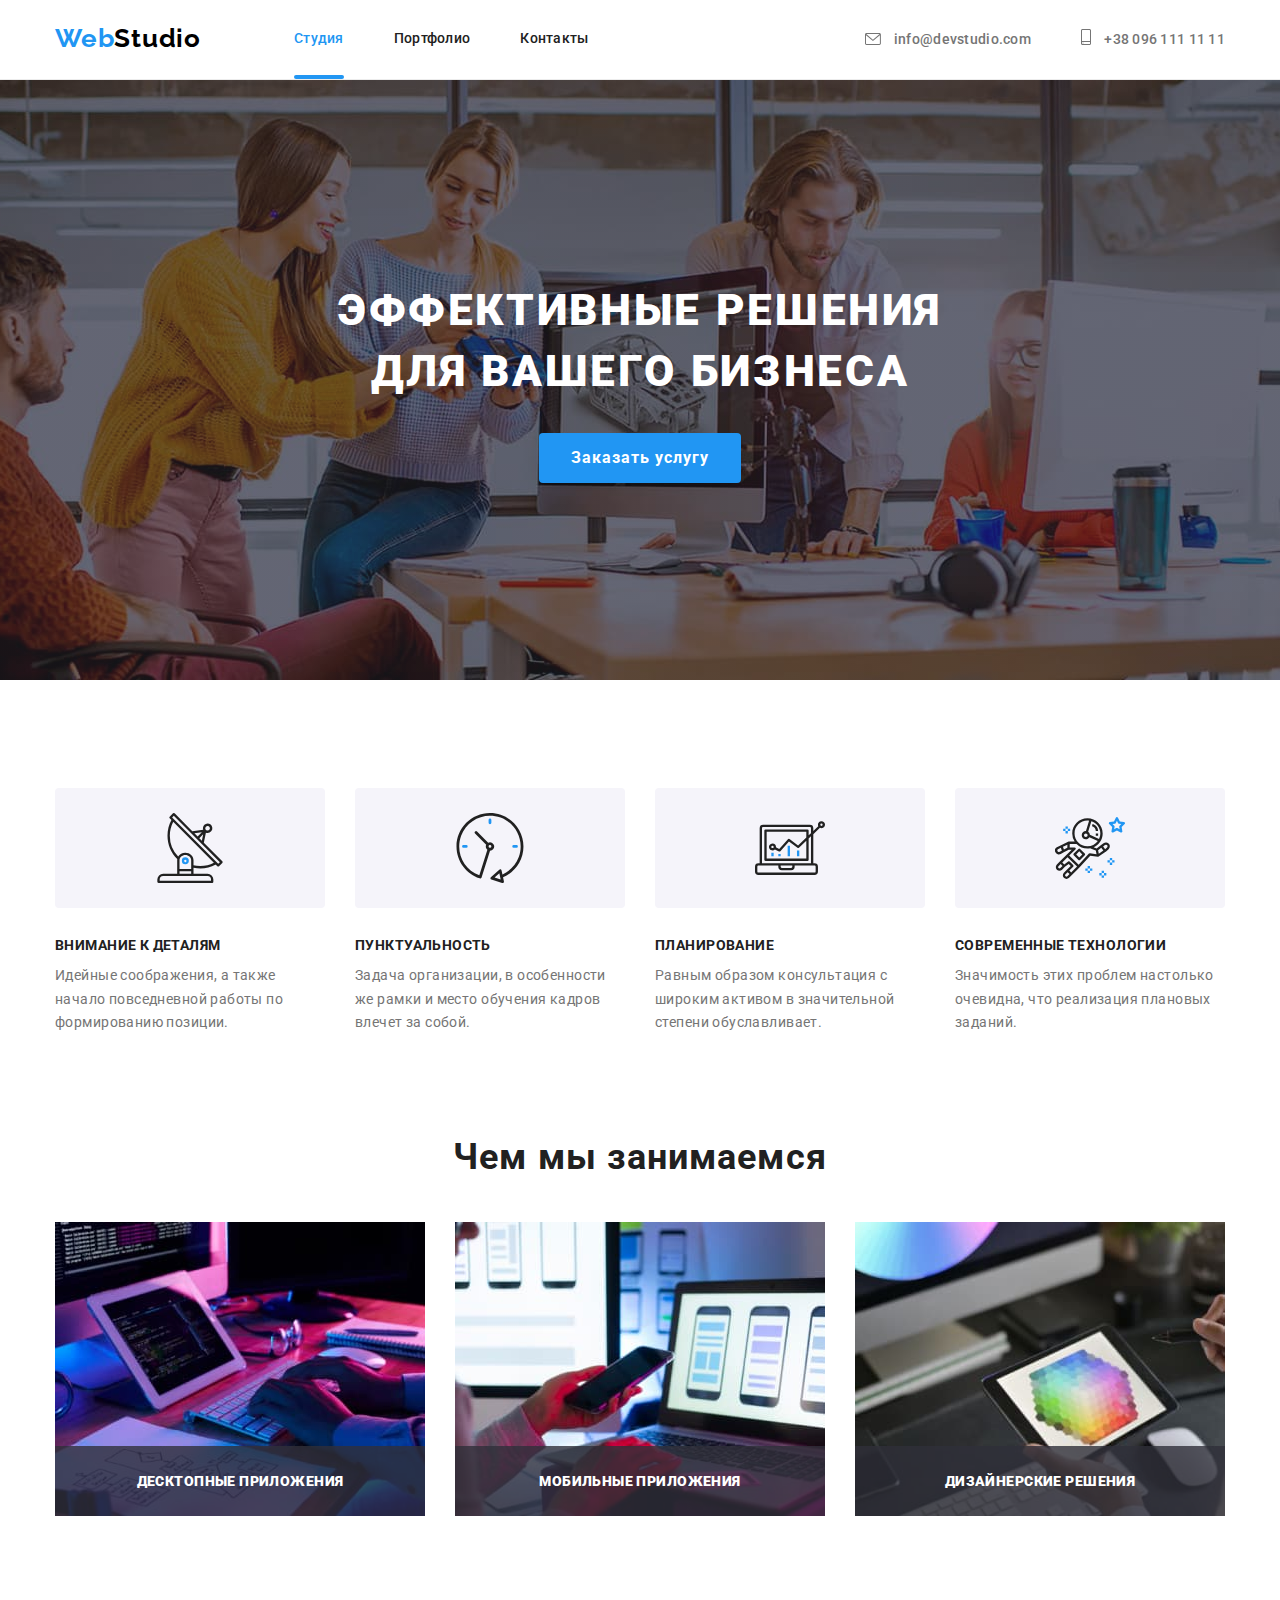
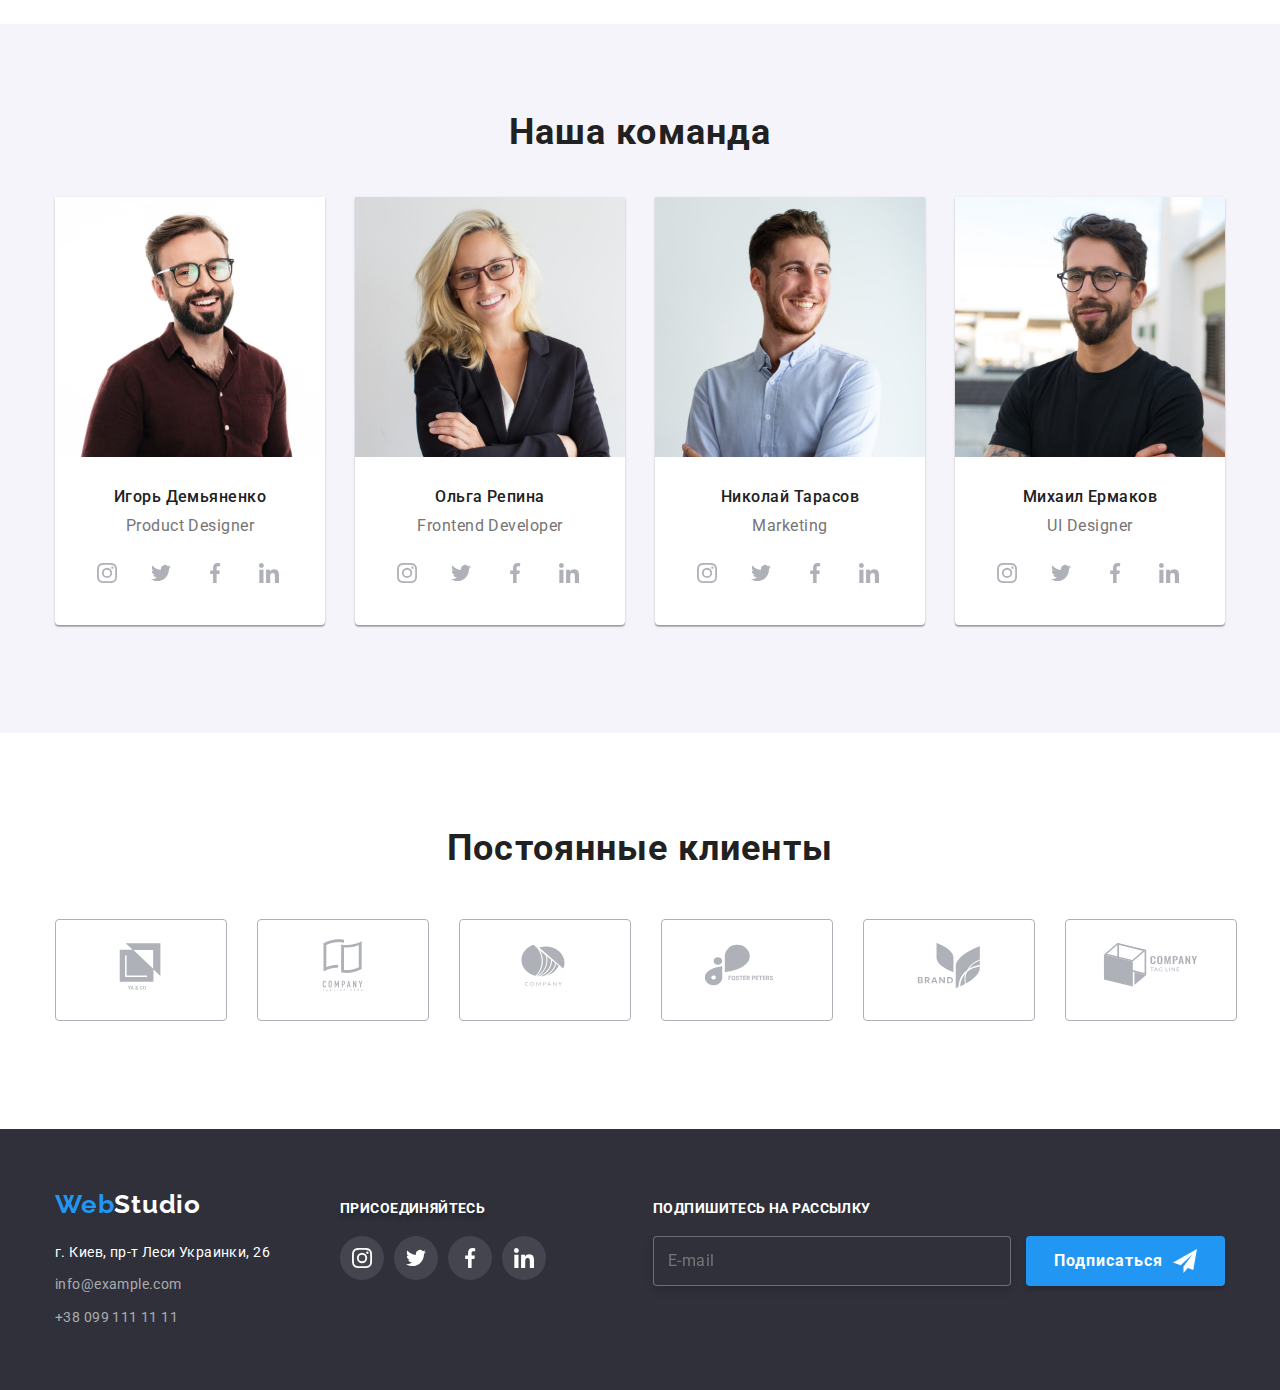
==== index.html @ 9babfda0 "перенесены файли з 6го дз" ====
<!DOCTYPE html>
<html lang="ru">
  <head>
    <meta charset="UTF-8" />
    <meta http-equiv="X-UA-Compatible" content="IE=edge" />
    <meta name="viewport" content="width=device-width, initial-scale=1.0" />
    <title>Студия</title>

    <link rel="preconnect" href="https://fonts.googleapis.com" />
    <link rel="preconnect" href="https://fonts.gstatic.com" crossorigin />
    <link
      href="https://fonts.googleapis.com/css2?family=Raleway:wght@700&family=Roboto:wght@400;500;700;900&display=swap"
      rel="stylesheet"
    />
    <link
      rel="stylesheet"
      href="https://cdnjs.cloudflare.com/ajax/libs/modern-normalize/1.1.0/modern-normalize.min.css"
    />
    <link rel="stylesheet" href="./css/styles.css" />
  </head>
  <body>
    <!-- Хедер -->
    <header class="header">
      <div class="container header-container">
        <nav class="navigation">
          <a class="link logo-link" href="./index.html">
            <span class="logo-web">Web</span><span class="logo-studio">Studio</span>
          </a>
          <ul class="list">
            <li class="nav">
              <a class="link header-link line" href=""><span class="nav-color">Студия</span></a>
            </li>
            <li class="nav">
              <a class="link header-link" href="./portfolio.html">Портфолио</a>
            </li>
            <li class="nav">
              <a class="link header-link" href="">Контакты</a>
            </li>
          </ul>
        </nav>

        <ul class="header-contacts">
          <li class="list">
            <a class="link contacts-link" href="mailto:info@devstudio.com">
              <svg class="header-icon" width="16" height="12">
                <use href="./img/index-images/icons.svg#mail"></use>
              </svg>
              info@devstudio.com</a
            >
          </li>

          <li class="list">
            <a class="link contacts-link" href="tel:+380961111111">
              <svg class="header-icon" width="10" height="16">
                <use href="./img/index-images/icons.svg#smartphone"></use>
              </svg>
              +38 096 111 11 11</a
            >
          </li>
        </ul>
      </div>
    </header>
    <main>
      <!--Герой  -->
      <section class="overlay hero">
        <div class="container">
          <h1 class="hero-title">Эффективные решения для вашего бизнеса</h1>
          <button class="hero-button" type="button" data-modal-open>Заказать услугу</button>
        </div>
        <div class="backdrop is-hidden" data-modal>
          <div class="modal">
            <button class="modal-btn" data-modal-close>
              <svg width="18" height="18">
                <use href="./img/index-images/icons.svg#close-btn"></use>
              </svg>
            </button>
            <form action="#" class="form">
              <b>Оставьте свои данные, мы вам перезвоним</b>

              <label class="form-field">
                Имя
                <span class="input"
                  ><input type="text" name="username" />
                  <svg class="form-icon">
                    <use href="img/index-images/icons.svg#name" width="18" height="18"></use>
                  </svg>
                </span>
              </label>

              <label class="form-field"
                >Телефон
                <span class="input"
                  ><input type="tel" name="tel" />
                  <svg class="form-icon">
                    <use href="img/index-images/icons.svg#phone" width="18" height="18"></use>
                  </svg>
                </span>
              </label>

              <label class="form-field"
                >Почта
                <span class="input"
                  ><input type="email" name="mail" />
                  <svg class="form-icon">
                    <use href="img/index-images/icons.svg#form_mail" width="18" height="18"></use>
                  </svg>
                </span>
              </label>

              <label class="form-field comment">
                Комментарий

                <textarea name="comment" rows="4" placeholder="Введите текст"></textarea>
              </label>

              <div class="agreement">
                <input class="checkbox" type="checkbox" name="agreement" id="policy" />
                <label for="policy" class="agreement_text">
                  <span>
                    <svg class="icon_check">
                      <use
                        href="img/index-images/icons.svg#icon_check"
                        width="16"
                        height="15"
                      ></use>
                    </svg>
                  </span>
                  Соглашаюсь с рассылкой и принимаю
                </label>
                <a href="" target="_blank" rel="noopener noreferrer"
                  ><span> Условия договора</span></a
                >
              </div>
              <button type="submit">Отправить</button>
            </form>
          </div>
        </div>
      </section>

      <!-- особенности -->
      <section class="section features">
        <div class="container">
          <h2 class="hidden-title">Особенности</h2>
          <ul class="list">
            <li class="item">
              <div class="bg">
                <svg class="icon-btn" width="70" height="70">
                  <use href="./img/index-images/icons.svg#antenna"></use>
                </svg>
              </div>
              <h3 class="features-title">Внимание к деталям</h3>
              <p>
                Идейные соображения, а также начало повседневной работы по формированию позиции.
              </p>
            </li>

            <li class="item">
              <div class="bg">
                <svg width="70" height="70">
                  <use href="./img/index-images/icons.svg#clock"></use>
                </svg>
              </div>
              <h3 class="features-title">Пунктуальность</h3>
              <p>
                Задача организации, в особенности же рамки и место обучения кадров влечет за собой.
              </p>
            </li>
            <li class="item">
              <div class="bg">
                <svg width="70" height="70">
                  <use href="./img/index-images/icons.svg#diagram"></use>
                </svg>
              </div>
              <h3 class="features-title">Планирование</h3>
              <p>
                Равным образом консультация с широким активом в значительной степени обуславливает.
              </p>
            </li>
            <li class="item">
              <div class="bg">
                <svg width="70" height="70">
                  <use href="./img/index-images/icons.svg#astronaut"></use>
                </svg>
              </div>
              <h3 class="features-title">Современные технологии</h3>
              <p>Значимость этих проблем настолько очевидна, что реализация плановых заданий.</p>
            </li>
          </ul>
        </div>
      </section>
      <!-- Чем мы занимаемся -->
      <section class="section projects">
        <div class="container">
          <h2 class="projects-title">Чем мы занимаемся</h2>
          <ul class="list">
            <li class="item">
              <div class="project-img">
                <img src="./img/index-images/keyboard.jpg" alt="клавиатура" width="370" />
                <p class="project-info">Десктопные приложения</p>
              </div>
            </li>
            <li class="item">
              <div class="project-img">
                <img src="./img/index-images/laptop.jpg" alt="ноутбук" width="370" />
                <p class="project-info">Мобильные приложения</p>
              </div>
            </li>
            <li class="item">
              <div class="project-img">
                <img src="./img/index-images/tablet.jpg" alt="планшет" width="370" />
                <p class="project-info">Дизайнерские решения</p>
              </div>
            </li>
          </ul>
        </div>
      </section>
      <!-- Наша команда -->
      <section class="section team">
        <div class="container">
          <h2 class="team-title">Наша команда</h2>
          <ul class="list">
            <li class="team-item">
              <img
                class="img team-photo"
                src="./img/index-images/igor_demianenko.jpg"
                alt="photo Игорь_Демьяненко"
                width="270"
              />
              <div class="employee-info">
                <h3 class="employee-title">Игорь Демьяненко</h3>
                <p class="employee-position" lang="en">Product Designer</p>

                <div class="social-links-list">
                  <ul class="list">
                    <li class="icon-link">
                      <a class="social-links" href="">
                        <svg class="link-item" width="20" height="20">
                          <use href="./img/index-images/icons.svg#instagram"></use>
                        </svg>
                      </a>
                    </li>
                    <li class="icon-link">
                      <a class="social-links" href="">
                        <svg class="link-item" width="20" height="20">
                          <use href="./img/index-images/icons.svg#twitter"></use>
                        </svg>
                      </a>
                    </li>
                    <li class="icon-link">
                      <a class="social-links" href="">
                        <svg class="link-item" width="20" height="20">
                          <use href="./img/index-images/icons.svg#facebook"></use>
                        </svg>
                      </a>
                    </li>
                    <li class="icon-link">
                      <a class="social-links" href="">
                        <svg class="link-item" width="20" height="20">
                          <use href="./img/index-images/icons.svg#linkedin"></use>
                        </svg>
                      </a>
                    </li>
                  </ul>
                </div>
              </div>
            </li>
            <li class="team-item">
              <img
                class="img team-photo"
                src="./img/index-images/olga_repina.jpg"
                alt="photo Ольга_Репина"
                width="270"
              />
              <div class="employee-info">
                <h3 class="employee-title">Ольга Репина</h3>
                <p class="employee-position" lang="en">Frontend Developer</p>
                <div class="social-links-list">
                  <ul class="list">
                    <li class="icon-link">
                      <a class="social-links" href="">
                        <svg class="link-item" width="20" height="20">
                          <use href="./img/index-images/icons.svg#instagram"></use>
                        </svg>
                      </a>
                    </li>
                    <li class="icon-link">
                      <a class="social-links" href="">
                        <svg class="link-item" width="20" height="20">
                          <use href="./img/index-images/icons.svg#twitter"></use>
                        </svg>
                      </a>
                    </li>
                    <li class="icon-link">
                      <a class="social-links" href="">
                        <svg class="link-item" width="20" height="20">
                          <use href="./img/index-images/icons.svg#facebook"></use>
                        </svg>
                      </a>
                    </li>
                    <li class="icon-link">
                      <a class="social-links" href="">
                        <svg class="link-item" width="20" height="20">
                          <use href="./img/index-images/icons.svg#linkedin"></use>
                        </svg>
                      </a>
                    </li>
                  </ul>
                </div>
              </div>
            </li>
            <li class="team-item">
              <img
                class="img team-photo"
                src="./img/index-images/nikolay_tarasov.jpg"
                alt="photo Николай_Тарасов"
                width="270"
              />
              <div class="employee-info">
                <h3 class="employee-title">Николай Тарасов</h3>
                <p class="employee-position" lang="en">Marketing</p>
                <div class="social-links-list">
                  <ul class="list">
                    <li class="icon-link">
                      <a class="social-links" href="">
                        <svg class="link-item" width="20" height="20">
                          <use href="./img/index-images/icons.svg#instagram"></use>
                        </svg>
                      </a>
                    </li>
                    <li class="icon-link">
                      <a class="social-links" href="">
                        <svg class="link-item" width="20" height="20">
                          <use href="./img/index-images/icons.svg#twitter"></use>
                        </svg>
                      </a>
                    </li>
                    <li class="icon-link">
                      <a class="social-links" href="">
                        <svg class="link-item" width="20" height="20">
                          <use href="./img/index-images/icons.svg#facebook"></use>
                        </svg>
                      </a>
                    </li>
                    <li class="icon-link">
                      <a class="social-links" href="">
                        <svg class="link-item" width="20" height="20">
                          <use href="./img/index-images/icons.svg#linkedin"></use>
                        </svg>
                      </a>
                    </li>
                  </ul>
                </div>
              </div>
            </li>
            <li class="team-item">
              <img
                class="img team-photo"
                src="./img/index-images/mihail_ermakov.jpg"
                alt="photo Михаил_Ермаков"
                width="270"
              />
              <div class="employee-info">
                <h3 class="employee-title">Михаил Ермаков</h3>
                <p class="employee-position" lang="en">UI Designer</p>
                <div class="social-links-list">
                  <ul class="list">
                    <li class="icon-link">
                      <a class="social-links" href="">
                        <svg class="link-item" width="20" height="20">
                          <use href="./img/index-images/icons.svg#instagram"></use>
                        </svg>
                      </a>
                    </li>
                    <li class="icon-link">
                      <a class="social-links" href="">
                        <svg class="link-item" width="20" height="20">
                          <use href="./img/index-images/icons.svg#twitter"></use>
                        </svg>
                      </a>
                    </li>
                    <li class="icon-link">
                      <a class="social-links" href="">
                        <svg class="link-item" width="20" height="20">
                          <use href="./img/index-images/icons.svg#facebook"></use>
                        </svg>
                      </a>
                    </li>
                    <li class="icon-link">
                      <a class="social-links" href="">
                        <svg class="link-item" width="20" height="20">
                          <use href="./img/index-images/icons.svg#linkedin"></use>
                        </svg>
                      </a>
                    </li>
                  </ul>
                </div>
              </div>
            </li>
          </ul>
        </div>
      </section>
      <!-- Clients -->
      <section class="section">
        <div class="container">
          <h2 class="our-clients">Постоянные клиенты</h2>
          <ul class="clients-list list">
            <li class="clients-item">
              <a class="clients-link" href=""
                ><svg class="clients-icon" width="106" height="60">
                  <use href="./img/index-images/icons.svg#client1"></use>
                </svg>
              </a>
            </li>
            <li class="clients-item">
              <a class="clients-link" href=""
                ><svg class="clients-icon" width="106" height="60">
                  <use href="./img/index-images/icons.svg#client2"></use>
                </svg>
              </a>
            </li>
            <li class="clients-item">
              <a class="clients-link" href=""
                ><svg class="clients-icon" width="106" height="60">
                  <use href="./img/index-images/icons.svg#client3"></use>
                </svg>
              </a>
            </li>
            <li class="clients-item">
              <a class="clients-link" href=""
                ><svg class="clients-icon" width="106" height="60">
                  <use href="./img/index-images/icons.svg#client4"></use>
                </svg>
              </a>
            </li>
            <li class="clients-item">
              <a class="clients-link" href=""
                ><svg class="clients-icon" width="106" height="60">
                  <use href="./img/index-images/icons.svg#client5"></use>
                </svg>
              </a>
            </li>
            <li class="clients-item">
              <a class="clients-link" href=""
                ><svg class="clients-icon" width="106" height="60">
                  <use href="./img/index-images/icons.svg#client6"></use>
                </svg>
              </a>
            </li>
          </ul>
        </div>
      </section>
    </main>
    <!--Футер  -->
    <footer class="footer">
      <div class="container">
        <div class="address">
          <a class="link logo-link" href="./index.html"
            ><span class="logo-web">Web</span><span class="logo-studio-footer">Studio</span>
          </a>

          <address>
            <ul class="list-address">
              <li class="address-item">
                <a
                  class="link footer-address"
                  href="https://www.google.com/maps/d/u/0/viewer?msa=0&mid=10uSM3H-mIU3GznYo2szRIEphczw&ll=50.42732700000001%2C30.538092&z=17"
                  target="_blank"
                  rel="noopener noreferrer"
                  >г. Киев, пр-т Леси Украинки, 26</a
                >
              </li>
              <li class="address-item">
                <a class="link footer-contacts" href="mailto:info@example.com">info@example.com</a>
              </li>
              <li class="address-item">
                <a class="link footer-contacts" href="tel:+380991111111">+38 099 111 11 11</a>
              </li>
            </ul>
          </address>
        </div>
        <div class="join-us">
          <h2>присоединяйтесь</h2>
          <ul class="list">
            <li class="footer-links-list">
              <a class="footer-links" href="">
                <svg class="footer-item" width="20" height="20">
                  <use href="./img/index-images/icons.svg#instagram-wite"></use>
                </svg>
              </a>
            </li>
            <li class="footer-links-list">
              <a class="footer-links" href="">
                <svg class="footer-item" width="20" height="20">
                  <use href="./img/index-images/icons.svg#twitter-wite"></use>
                </svg>
              </a>
            </li>
            <li class="footer-links-list">
              <a class="footer-links" href="">
                <svg class="footer-item" width="20" height="20">
                  <use href="./img/index-images/icons.svg#facebook-wite"></use>
                </svg>
              </a>
            </li>
            <li class="footer-links-list">
              <a class="footer-links" href="">
                <svg class="footer-item" width="20" height="20">
                  <use href="./img/index-images/icons.svg#linkedin-wite"></use>
                </svg>
              </a>
            </li>
          </ul>
        </div>

        <div class="subscribe">
          <form action="#">
            <h2>Подпишитесь на рассылку</h2>
            <label><input type="email" name="email" placeholder="E-mail" /> </label>
            <button type="submit">
              Подписаться
              <svg>
                <use href="img/index-images/icons.svg#icon_send" width="24" height="24"></use>
              </svg>
            </button>
          </form>
        </div>
      </div>
    </footer>
    <script src="./js/modal.js"></script>
  </body>
</html>
---- css/styles.css ----
/* accent color #2196F3 */
/* almost wite color #e5e5e5 */
/* wite color #FFFFFF */
/* hero and footer color #2F303A */
/* team background color #F5F4FA */
/* main text color #757575 */
/* title color #212121 */
/* footer address #FFFFFF99 */
/* background color #E5E5E5 */
/* hover btn color #188CE8 */

:root {
  --hero-footer-color: #2f303a;
  --team-background-color: #f5f4fa;
  --main-text-color: #757575;
  --accent-color: #2196f3;
  --accent-color-overlay: rgb(33, 150, 243, 0.9);
  --title-color: #212121;
  --wite-color: #fff;
  --footer-contacts-color: rgba(255, 255, 255, 0.6);
  --footer-sotial-links-color: rgba(255, 255, 255, 0.1);
  --background-color: #e5e5e5;
  --border-color: #eeeeee;
  --icon-color: #afb1b8;
  --overlay-color: rgba(47, 48, 58, 0.8);
  --button-hover-color: #188ce8;
  --backdrop-color: rgba(0, 0, 0, 0.2);
  --animation-style: cubic-bezier(0.4, 0, 0.2, 1);
}
h1,
h2,
h3,
h4,
h5,
h6,
p {
  margin: 0;
  padding: 0;
}

.container {
  margin: 0 auto;
  width: 1200px;
  padding-left: 15px;
  padding-right: 15px;
  /* outline: solid 1px teal; */
  /* background-color: tomato; */
}
.section {
  padding-bottom: 94px;
  padding-top: 94px;
}

body {
  background-color: var(--wite-color);
  color: var(--main-text-color);

  font-family: 'Roboto', sans-serif;
  font-size: 14px;
  line-height: 1.7;
  letter-spacing: 0.03em;
}
.img,
.link {
  display: block;
}

.container .list {
  list-style: none;
  padding-left: 0;
}

.link,
.projects-list {
  text-decoration: none;
}
.project-items {
  display: inline-block;
}

/* Хедер */
.header a {
  padding-bottom: 32px;
  padding-top: 32px;
}
.header {
  background-color: var(--wite-color);
  border-bottom: 1px solid #ececec;
}
.header-container {
  height: 78.75px;
  padding-left: 15px;
}
.header-container,
.navigation,
.list {
  display: flex;
  align-items: center;
  padding-left: 0;
}
.header-container .logo-link {
  margin-right: 93px;
  padding-left: 15px;
}

.nav + .nav {
  margin-left: 50px;
}
.logo-web,
.logo-studio {
  color: var(--accent-color);

  font-family: 'Raleway', sans-serif;
  font-style: normal;
  font-weight: 700;
  font-size: 26px;
  line-height: 1.2;
  letter-spacing: 0.03em;
}
.logo-studio {
  color: black;
}
.header-contacts {
  display: flex;
  margin-left: auto;
}
.nav {
  position: relative;
}
.header-link {
  position: relative;
  color: var(--title-color);
  font-style: normal;
  font-weight: 500;
  font-size: 14px;
  line-height: 1.14;
  letter-spacing: 0.02em;
  transition: color 250ms var(--animation-style);
}

.line::after {
  content: '';
  position: absolute;
  left: 0;
  bottom: 0;
  width: 100%;
  height: 4px;
  border-radius: 2px;
  background-color: var(--accent-color);
}

.nav-color {
  color: var(--accent-color);
}
.header .list {
  padding-left: 0;
}
.contacts-link {
  font-weight: 500;
  font-style: normal;
  font-size: 14px;
  line-height: 1.5;
  letter-spacing: 0.02em;
}
.header-contacts .list:not(:first-child) {
  margin-left: 50px;
}
.header-link:hover,
.header-link:focus {
  color: var(--accent-color);
}
.contacts-link {
  color: var(--main-text-color);
  transition: color 250ms var(--animation-style);
}
.header-icon {
  display: inline-flex;
  align-items: center;
  margin-right: 10px;
  margin-bottom: -1px;
  fill: currentColor;
}
.contacts-link:hover,
.contacts-link:focus {
  color: var(--accent-color);
  fill: var(--accent-color);
}

/* Index.html */
/* Герой */
.hero,
.footer {
  background-color: var(--hero-footer-color);
}
.hero {
  padding: 0;
  padding-top: 200px;
  padding-bottom: 200px;
  text-align: center;
  background-image: url(../img/index-images/);
}
.overlay {
  background-image: linear-gradient(to right, rgba(47, 48, 58, 0.4), rgba(47, 48, 58, 0.4)),
    url(../img/index-images/hero-cover.jpg);
  background-size: cover;
  background-position: center;
  max-width: 1600px;
  max-height: 600px;
  margin-left: auto;
  margin-right: auto;
}

.hero-title {
  color: var(--wite-color);

  font-weight: 900;
  font-size: 44px;
  line-height: 1.4;
  text-align: center;
  letter-spacing: 0.06em;
  text-transform: uppercase;

  margin-top: 0;
  margin-bottom: 30px;
  width: 696px;
  margin-left: auto;
  margin-right: auto;
}
.backdrop {
  position: fixed;
  width: 100%;
  height: 100%;
  background-color: var(--backdrop-color);
  top: 0;
  left: 0;
  z-index: 1;
  transition: opacity 250ms, visibility 250ms;
}
.backdrop.is-hidden {
  opacity: 0;
  pointer-events: none;
  visibility: hidden;
}
.backdrop.is-hidden .modal {
  top: 50%;
  left: 50%;
  transform: translate(-50%, -50%) scale(0.5);
}

.modal {
  position: absolute;
  width: 528px;
  max-height: 581px;
  top: 50%;
  left: 50%;
  padding: 40px;
  transform: translate(-50%, -50%) scale(1);
  transition: transform 250 ms;

  background: var(--wite-color);
  box-shadow: 0px 1px 3px rgba(0, 0, 0, 0.12), 0px 1px 1px rgba(0, 0, 0, 0.14),
    0px 2px 1px rgba(0, 0, 0, 0.2);
  border-radius: 4px;
}
.modal-btn {
  position: absolute;
  top: 8px;
  right: 8px;
  width: 30px;
  height: 30px;
  cursor: pointer;

  background-color: var(--wite-color);
  border-radius: 50%;
  border: 1px solid rgba(0, 0, 0, 0.1);
  display: flex;
  justify-content: center;
  align-items: center;
  transition: fill 250ms var(--animation-style);
}
.modal-btn:hover {
  fill: var(--accent-color);
}
.form {
  text-align: left;
}
.form-field,
.input {
  position: relative;
  display: flex;
  flex-direction: column;
  font-style: normal;
  font-weight: 400;
  font-size: 12px;
  line-height: 14px;
  letter-spacing: 0.01em;
  color: var(--main-text-color);
  margin-bottom: 10px;
}

.form-icon {
  width: 18px;
  height: 18px;
  position: absolute;
  top: 50%;
  left: 12px;
  transform: translateY(-50%);
  transition: fill 250ms var(--animation-style);
}
.form-field input {
  border: 1px solid rgba(33, 33, 33, 0.2);

  border-radius: 4px;
  height: 40px;
  padding-left: 47px;
  transition: outline-color 250ms var(--animation-style);
}
.form-field textarea {
  resize: none;
  border: 1px solid rgba(33, 33, 33, 0.2);

  border-radius: 4px;
  padding: 12px 16px;
  transition: outline-color 250ms var(--animation-style);
}

input:focus + .form-icon {
  fill: var(--accent-color);
}
input:focus,
textarea:focus {
  outline-color: var(--accent-color);
}
.form b {
  display: inline-block;
  font-style: normal;
  font-weight: 700;
  font-size: 20px;
  line-height: 23px;
  text-align: center;
  letter-spacing: 0.03em;
  color: var(--title-color);
  margin-bottom: 12px;
}

.comment {
  margin-bottom: 20px;
}

.agreement {
  display: flex;
  align-items: center;
  justify-content: center;
  margin-bottom: 30px;
}
.agreement_text {
  display: flex;
  align-items: center;
  justify-content: center;
  margin-right: 5px;
  transition: background-image 2500ms var(--animation-style);
}

.agreement span,
a {
  color: var(--accent-color);
}

.agreement input {
  margin-right: 9px;
}
.checkbox {
  position: absolute;
  width: 1px;
  height: 1px;
  margin: -1px;
  border: 0;
  padding: 0;

  white-space: nowrap;
  clip-path: inset(100%);
  clip: rect(0 0 0 0);
  overflow: hidden;
}

.icon_check {
  content: '';
  width: 16px;
  height: 15px;
  border: 2px solid #212121;
  border-radius: 4px;
  margin-right: 7px;
  display: flex;
  align-items: center;
  justify-content: center;
  transition: background-color 250ms var(--animation-style);
}
.icon_check {
  fill: transparent;
}
.checkbox:checked + .agreement_text .icon_check {
  border: none;
  background-color: var(--accent-color);
}
.checkbox:checked + .agreement_text .icon_check {
  fill: var(--wite-color);
}

.form button {
  display: block;
  margin-left: auto;
  margin-right: auto;
  border-radius: 4px;
  border: none;
  cursor: pointer;
  padding: 10px 55px;
  background-color: var(--accent-color);
  font-weight: 700;
  font-size: 16px;
  line-height: 30px;
  letter-spacing: 0.06em;

  color: var(--wite-color);
  transition: background-color 250ms var(--animation-style);
}
.form button:hover {
  background-color: var(--button-hover-color);
}
/* Кнопки */
.hero-button {
  background-color: var(--accent-color);
  color: var(--wite-color);

  cursor: pointer;
  transition: background-color 250ms var(--animation-style);
  font-family: inherit;
  font-weight: 700;
  font-size: 16px;
  line-height: 1.9;
  letter-spacing: 0.06em;

  padding: 10px 32px;
  border: none;
  border-radius: 4px;
  box-shadow: 0px 4px 4px rgba(0, 0, 0, 0.15);
  display: inline-block;
}
.hero-button:hover {
  background-color: var(--button-hover-color);
}

/* Особенности */
.hidden-title {
  position: absolute;
  width: 1px;
  height: 1px;
  margin: -1px;
  border: 0;
  padding: 0;

  white-space: nowrap;
  clip-path: inset(100%);
  clip: rect(0 0 0 0);
  overflow: hidden;
}
.features {
  padding-bottom: 0;
}

.features .list {
  padding: 0;
}
.features.item {
  width: 270px;
}
.features p {
  margin-bottom: 0;
  margin-top: 0;
}

.features-title {
  color: var(--title-color);

  font-weight: 700;
  font-size: 14px;
  line-height: 1.14;
  letter-spacing: 0.03em;
  text-transform: uppercase;
  margin-bottom: 10px;
  margin-top: 0;
}

.item:not(:first-child) {
  margin-left: 30px;
}

.bg {
  display: flex;
  background-color: var(--team-background-color);
  width: 270px;
  height: 120px;
  border-radius: 4px;
  margin-bottom: 30px;
  align-items: center;
  justify-content: center;
}

/* Чем мы занимаемся */

.projects-title,
.team-title {
  color: var(--title-color);

  font-weight: 700;
  font-size: 36px;
  line-height: 0.8;
  text-align: center;
  letter-spacing: 0.03em;

  margin-top: 0;
  margin-bottom: 50px;
}
.projects .list {
  flex-wrap: wrap;
}
.project-img {
  position: relative;
  line-height: 0;
}
.project-info {
  position: absolute;
  bottom: 0;
  left: 0;
  width: 100%;
  height: 70px;
  padding-bottom: 27px;
  padding-top: 27px;
  padding-left: auto;
  padding-right: auto;

  font-style: normal;
  font-weight: 900;
  font-size: 14px;
  line-height: 16px;
  text-align: center;
  letter-spacing: 0.03em;
  text-transform: uppercase;
  color: var(--wite-color);
  background-color: var(--overlay-color);
}

/* Наша команда */
.team {
  background-color: var(--team-background-color);
}
.employee-title {
  color: var(--title-color);

  font-weight: 500;
  font-size: 16px;
  line-height: 1.2;
  text-align: center;
  letter-spacing: 0.03em;
  margin-bottom: 10px;
  margin-top: 0;
}
.employee-info {
  padding: 30px;
}
/* .team-photo {
  padding-bottom: 30px;
} */
.employee-position {
  font-size: 16px;
  line-height: 1.2;
  text-align: center;
  letter-spacing: 0.03em;
  margin-top: 0;
  margin-bottom: 0;
}
.team-item {
  background-color: var(--wite-color);
  box-shadow: 0px 1px 3px rgba(0, 0, 0, 0.12), 0px 1px 1px rgba(0, 0, 0, 0.14),
    0px 2px 1px rgba(0, 0, 0, 0.2);
  border-radius: 0px 0px 4px 4px;
}
.team-item:not(:first-child) {
  margin-left: 30px;
}
.team-item p {
  margin-bottom: 16px;
}
.emploee-links {
  padding-left: 32px;
  padding-right: 32px;
  padding-bottom: 30px;
  justify-content: center;
}

.link-item {
  display: flex;
  justify-content: center;
  text-align: center;
  fill: var(--icon-color);
}
.social-links {
  display: flex;
  width: 44px;
  height: 44px;
  background-color: var(--wite-color);
  border-radius: 50%;
  justify-content: center;
  align-items: center;
  transition: background-color 250ms var(--animation-style);
}

.social-links:hover,
.social-links:focus {
  background-color: var(--accent-color);
}
.social-links:hover .link-item,
.social-links:focus .link-item {
  fill: var(--wite-color);
}
.icon-link:not(:last-child) {
  margin-right: 10px;
}
/* Clients */
.our-clients {
  font-weight: 700;
  font-size: 36px;
  line-height: 42px;
  text-align: center;
  letter-spacing: 0.03em;
  color: var(--title-color);
  margin-bottom: 50px;
}
.clients-item:not(:last-child) {
  margin-right: 30px;
}
.clients-link {
  display: inline-block;
  justify-content: center;

  border: 1px solid var(--icon-color);
  border-radius: 4px;
  padding: 16px 32px;
  color: var(--icon-color);
  transition: border 250ms var(--animation-style);
}
.clients-icon {
  fill: currentColor;
  transition: fill 250ms var(--animation-style);
}
.clients-link:hover .clients-icon,
.clients-link:focus .clients-icon {
  fill: var(--accent-color);
}
.clients-link:hover,
.clients-link:focus {
  border: 1px solid var(--accent-color);
}
/* Футер */
.footer {
  padding-bottom: 60px;
  padding-top: 60px;
}
.footer .container {
  display: flex;
  align-items: baseline;
}

.footer .logo-link {
  margin-bottom: 20px;
}
.address {
  flex-direction: column;
  display: flex;
}
.address .list {
  padding-left: 0;
}
.logo-studio-footer {
  color: var(--wite-color);

  font-family: 'Raleway', sans-serif;
  font-style: normal;
  font-weight: 700;
  font-size: 26px;
  line-height: 1.2;
  letter-spacing: 0.03em;
}
.list-address {
  list-style: none;
  padding-left: 0;
  margin: 0;
  margin-top: 0;
}
.address-item:not(:last-child) {
  margin-bottom: 9px;
}
.footer-address {
  color: var(--wite-color);

  font-style: normal;
  font-weight: 400;
  font-size: 14px;
  line-height: 1.7;

  letter-spacing: 0.03em;
}
.footer-contacts {
  color: var(--footer-contacts-color);

  font-style: normal;
  font-weight: 400;
  font-size: 14px;
  line-height: 1.7;
  letter-spacing: 0.03em;
}
.footer-contacts:hover,
.footer-contacts:focus {
  color: var(--wite-color);
}
.footer-contacts:focus {
  color: var(--wite-color);
}
/* Join us */
.join-us {
  margin-left: 70px;
  align-items: baseline;
}
.join-us h2 {
  font-weight: 700;
  font-size: 14px;
  line-height: 16px;
  letter-spacing: 0.03em;
  text-transform: uppercase;
  /* border: 1px solid #000000; */
  text-shadow: 0px 4px 4px rgba(0, 0, 0, 0.25);

  color: var(--wite-color);
  margin-bottom: 20px;
}
.footer-item {
  display: flex;
  justify-content: center;
  align-items: center;
}
.footer-links {
  display: inline-block;
  display: flex;
  justify-content: center;
  align-items: center;
  background-color: var(--footer-sotial-links-color);
  width: 44px;
  height: 44px;
  border-radius: 50%;
  transition: background-color 250ms var(--animation-style);
}
.footer-links-list:not(:last-child) {
  margin-right: 10px;
}

.footer-links:hover,
.footer-links:focus {
  background-color: var(--accent-color);
}
.subscribe {
  margin-left: auto;
}
.subscribe h2 {
  font-style: normal;
  font-weight: 700;
  font-size: 14px;
  line-height: 16px;
  letter-spacing: 0.03em;
  text-transform: uppercase;
  color: var(--wite-color);
  margin-bottom: 20px;
}

.subscribe input {
  font-style: normal;
  font-weight: 400;
  font-size: 16px;
  line-height: 20px;
  letter-spacing: 0.03em;

  outline: none;

  background-color: var(--hero-footer-color);
  color: var(--footer-contacts-color);
  width: 358px;
  border: 1px solid rgba(255, 255, 255, 0.3);

  filter: drop-shadow(0px 4px 4px rgba(0, 0, 0, 0.15));
  border-radius: 4px;
  padding: 14px;
  transition: outline-color 250ms var(--animation-style);
}
.subscribe input:focus {
  border-color: var(--accent-color);
}
.subscribe button {
  display: inline-flex;
  align-items: center;
  font-style: normal;
  font-weight: 700;
  font-size: 16px;
  line-height: 30px;
  letter-spacing: 0.06em;
  background-color: var(--accent-color);
  box-shadow: 0px 4px 4px rgba(0, 0, 0, 0.15);
  border: none;
  border-radius: 4px;
  color: var(--wite-color);
  padding: 10px 28px;
  margin-left: 12px;
  cursor: pointer;
  transition: background-color 250ms var(--animation-style);
}
.subscribe button:hover {
  background-color: var(--button-hover-color);
}
.subscribe svg {
  width: 24px;
  height: 24px;
  margin-left: 10px;
}

/*  Portfolio.html */
/* Кнопки Portfolio */
.list-buttons {
  justify-content: center;
  margin-right: 8px;
  margin-bottom: 50px;
}
/* .buttons {
  margin-bottom: 50px;
} */

.portfolio-button {
  background: var(--team-background-color);
  border-radius: 4px;
  border: 0;

  cursor: pointer;

  font-family: inherit;
  font-weight: 500;
  font-size: 16px;
  line-height: 1.6;
  text-align: center;
  letter-spacing: 0.03em;

  margin-right: 8px;
  padding: 6px 20px;
  transition: background-color 250ms var(--animation-style), color 250ms var(--animation-style);
}

.portfolio-button:hover,
.portfolio-button:focus {
  background-color: var(--accent-color);
  color: var(--wite-color);
  box-shadow: 0px 3px 1px rgba(0, 0, 0, 0.1), 0px 1px 2px rgba(0, 0, 0, 0.08),
    0px 2px 2px rgba(0, 0, 0, 0.12);
  transition: box-shadow 250ms var(--animation-style);
}
.portfolio-projects-title {
  color: var(--title-color);

  font-family: inherit;
  font-weight: 700;
  font-size: 18px;
  line-height: 2;
  text-align: left;
  letter-spacing: 0.06em;
}
.portfolio-description {
  color: var(--main-text-color);

  font-style: normal;
  font-weight: 400;
  font-size: 16px;
  line-height: 1.9;
  text-align: left;
  letter-spacing: 0.03em;
}
.project-items a img {
  display: block;
  max-width: 100%;
  height: auto;
}

.projects-list {
  flex-wrap: wrap;
}
.project-items {
  margin-right: 30px;
  margin-bottom: 30px;
}
.portfolio-img {
  position: relative;
  overflow: hidden;
}

.portfolio-img::before {
  display: inline-block;
  content: '';
  position: absolute;
  top: 0;
  left: 0;
  width: 100%;
  height: 100%;
  background-color: var(--accent-color-overlay);

  transform: translateY(101%);
  transition: transform 250ms var(--animation-style);
}
.portfolio-img p {
  position: absolute;
  top: 0;
  left: 0;
  width: 100%;
  height: 100%;
  transform: translateY(101%);

  font-style: normal;
  font-weight: 400;
  font-size: 18px;
  line-height: 28px;
  letter-spacing: 0.03em;

  color: var(--wite-color);
  padding: 63px 24px;
  transition: transform 250ms var(--animation-style);
}
.project-items .link:hover ::before {
  transform: translateY(0);
}
.project-items .link:hover .portfolio-img p {
  transform: translateY(0);
}

.project-items .link:hover,
.project-items .link:focus {
  box-shadow: 0px 1px 1px rgba(0, 0, 0, 0.12), 0px 4px 4px rgba(0, 0, 0, 0.06),
    1px 4px 6px rgba(0, 0, 0, 0.16);
  transition: box-shadow 250ms var(--animation-style);
}

.project-items:nth-child(3n) {
  margin-right: 0;
}
.project-items:nth-last-child(-n + 3) {
  margin-bottom: 0;
}

.project-items .link {
  background-color: var(--wite-color);
  text-align: center;
}

.project-items .card-desc {
  border-bottom: 1px solid #e5e5e5;
  border-left: 1px solid #e5e5e5;
  border-right: 1px solid #e5e5e5;
}

.card-desc {
  padding-top: 20px;
  padding-left: 24px;
  padding-bottom: 20px;
}
.portfolio-projects-title {
  margin-bottom: 4px;
}
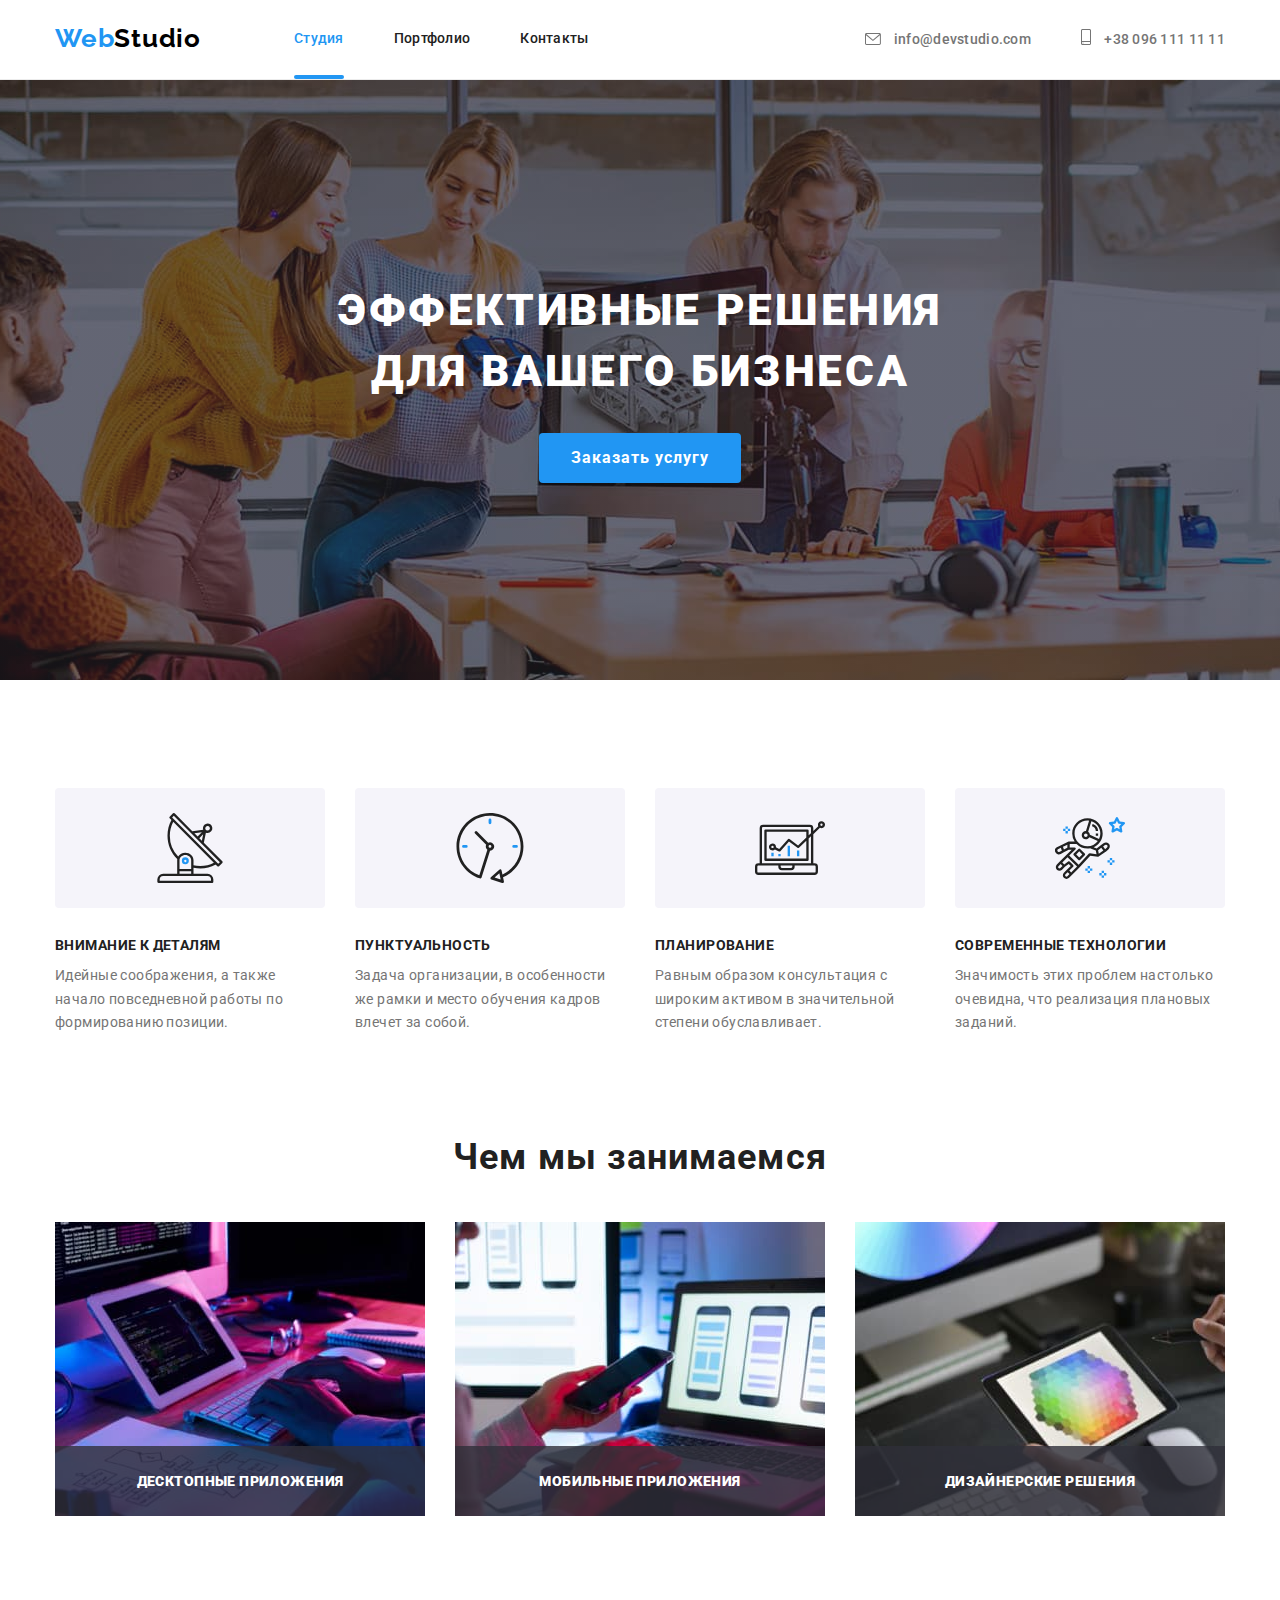
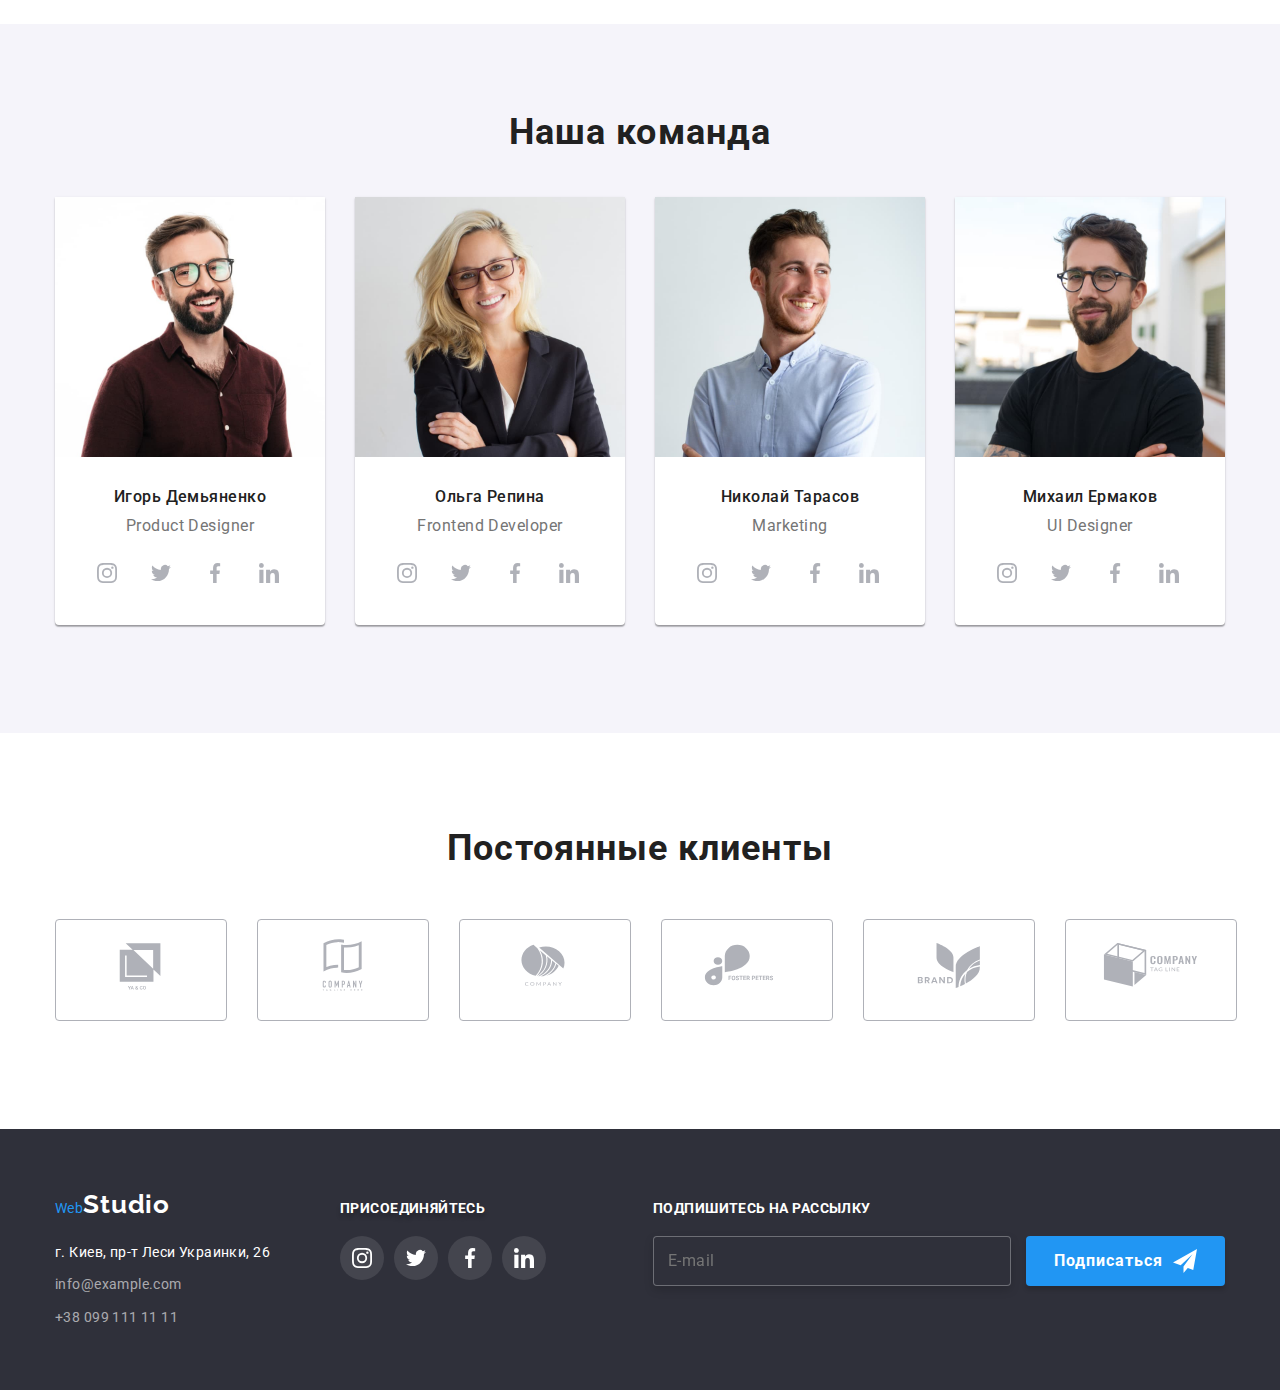
==== commit f892ed03: "змінені назви класів по БЕМ у хередрі і герої" ====
--- a/index.html
+++ b/index.html
@@ -21,28 +21,30 @@
   <body>
     <!-- Хедер -->
     <header class="header">
-      <div class="container header-container">
+      <div class="container header__container">
         <nav class="navigation">
-          <a class="link logo-link" href="./index.html">
-            <span class="logo-web">Web</span><span class="logo-studio">Studio</span>
+          <a class="link navigation__link" href="./index.html">
+            <span class="navigation__web">Web</span><span class="navigation__studio">Studio</span>
           </a>
           <ul class="list">
-            <li class="nav">
-              <a class="link header-link line" href=""><span class="nav-color">Студия</span></a>
-            </li>
-            <li class="nav">
-              <a class="link header-link" href="./portfolio.html">Портфолио</a>
-            </li>
-            <li class="nav">
-              <a class="link header-link" href="">Контакты</a>
+            <li class="navigation__items">
+              <a class="link navgation__link navigation__line" href=""
+                ><span class="navgation__link--color">Студия</span></a
+              >
+            </li>
+            <li class="navigation__items">
+              <a class="link navgation__link" href="./portfolio.html">Портфолио</a>
+            </li>
+            <li class="navigation__items">
+              <a class="link navgation__link" href="">Контакты</a>
             </li>
           </ul>
         </nav>
 
-        <ul class="header-contacts">
+        <ul class="header__nav">
           <li class="list">
-            <a class="link contacts-link" href="mailto:info@devstudio.com">
-              <svg class="header-icon" width="16" height="12">
+            <a class="link header__contacts" href="mailto:info@devstudio.com">
+              <svg class="header__icon" width="16" height="12">
                 <use href="./img/index-images/icons.svg#mail"></use>
               </svg>
               info@devstudio.com</a
@@ -50,8 +52,8 @@
           </li>
 
           <li class="list">
-            <a class="link contacts-link" href="tel:+380961111111">
-              <svg class="header-icon" width="10" height="16">
+            <a class="link header__contacts" href="tel:+380961111111">
+              <svg class="header__icon" width="10" height="16">
                 <use href="./img/index-images/icons.svg#smartphone"></use>
               </svg>
               +38 096 111 11 11</a
@@ -64,60 +66,60 @@
       <!--Герой  -->
       <section class="overlay hero">
         <div class="container">
-          <h1 class="hero-title">Эффективные решения для вашего бизнеса</h1>
-          <button class="hero-button" type="button" data-modal-open>Заказать услугу</button>
+          <h1 class="hero__title">Эффективные решения для вашего бизнеса</h1>
+          <button class="hero__button" type="button" data-modal-open>Заказать услугу</button>
         </div>
         <div class="backdrop is-hidden" data-modal>
           <div class="modal">
-            <button class="modal-btn" data-modal-close>
+            <button class="modal__btn" data-modal-close>
               <svg width="18" height="18">
                 <use href="./img/index-images/icons.svg#close-btn"></use>
               </svg>
             </button>
-            <form action="#" class="form">
+            <form action="#" class="modal__form">
               <b>Оставьте свои данные, мы вам перезвоним</b>
 
-              <label class="form-field">
-                Имя
-                <span class="input"
+              <label class="modal__form-field">
+                <span class="modal__form-name">Имя </span>
+                <span class="modal__input"
                   ><input type="text" name="username" />
-                  <svg class="form-icon">
+                  <svg class="modal__form-icon">
                     <use href="img/index-images/icons.svg#name" width="18" height="18"></use>
                   </svg>
                 </span>
               </label>
 
-              <label class="form-field"
-                >Телефон
-                <span class="input"
+              <label class="modal__form-field"
+                ><span class="modal__form-name">Телефон </span>
+                <span class="modal__input"
                   ><input type="tel" name="tel" />
-                  <svg class="form-icon">
+                  <svg class="modal__form-icon">
                     <use href="img/index-images/icons.svg#phone" width="18" height="18"></use>
                   </svg>
                 </span>
               </label>
 
-              <label class="form-field"
-                >Почта
-                <span class="input"
+              <label class="modal__form-field"
+                ><span class="modal__form-name">Почта </span>
+                <span class="modal__input"
                   ><input type="email" name="mail" />
-                  <svg class="form-icon">
+                  <svg class="modal__form-icon">
                     <use href="img/index-images/icons.svg#form_mail" width="18" height="18"></use>
                   </svg>
                 </span>
               </label>
 
-              <label class="form-field comment">
-                Комментарий
+              <label class="modal__form-field modal__comment">
+                <span class="modal__form-name">Комментарий</span>
 
                 <textarea name="comment" rows="4" placeholder="Введите текст"></textarea>
               </label>
 
-              <div class="agreement">
-                <input class="checkbox" type="checkbox" name="agreement" id="policy" />
-                <label for="policy" class="agreement_text">
+              <div class="modal__agreement">
+                <input class="modal__checkbox" type="checkbox" name="agreement" id="policy" />
+                <label for="policy" class="modal__agreement-text">
                   <span>
-                    <svg class="icon_check">
+                    <svg class="modal__icon-check">
                       <use
                         href="img/index-images/icons.svg#icon_check"
                         width="16"
--- a/css/styles.css
+++ b/css/styles.css
@@ -87,27 +87,27 @@
   background-color: var(--wite-color);
   border-bottom: 1px solid #ececec;
 }
-.header-container {
+.header__container {
   height: 78.75px;
   padding-left: 15px;
 }
-.header-container,
+.header__container,
 .navigation,
 .list {
   display: flex;
   align-items: center;
   padding-left: 0;
 }
-.header-container .logo-link {
+.header__container .navigation__link {
   margin-right: 93px;
   padding-left: 15px;
 }
 
-.nav + .nav {
+.navigation__items + .navigation__items {
   margin-left: 50px;
 }
-.logo-web,
-.logo-studio {
+.navigation__web,
+.navigation__studio {
   color: var(--accent-color);
 
   font-family: 'Raleway', sans-serif;
@@ -117,17 +117,17 @@
   line-height: 1.2;
   letter-spacing: 0.03em;
 }
-.logo-studio {
+.navigation__studio {
   color: black;
 }
-.header-contacts {
+.header__nav {
   display: flex;
   margin-left: auto;
 }
-.nav {
+.navigation__items {
   position: relative;
 }
-.header-link {
+.navgation__link {
   position: relative;
   color: var(--title-color);
   font-style: normal;
@@ -138,7 +138,7 @@
   transition: color 250ms var(--animation-style);
 }
 
-.line::after {
+.navigation__line::after {
   content: '';
   position: absolute;
   left: 0;
@@ -149,39 +149,39 @@
   background-color: var(--accent-color);
 }
 
-.nav-color {
+.navgation__link--color {
   color: var(--accent-color);
 }
 .header .list {
   padding-left: 0;
 }
-.contacts-link {
+.header__contacts {
   font-weight: 500;
   font-style: normal;
   font-size: 14px;
   line-height: 1.5;
   letter-spacing: 0.02em;
 }
-.header-contacts .list:not(:first-child) {
+.header__nav .list:not(:first-child) {
   margin-left: 50px;
 }
-.header-link:hover,
-.header-link:focus {
+.navgation__link:hover,
+.navgation__link:focus {
   color: var(--accent-color);
 }
-.contacts-link {
+.header__contacts {
   color: var(--main-text-color);
   transition: color 250ms var(--animation-style);
 }
-.header-icon {
+.header__icon {
   display: inline-flex;
   align-items: center;
   margin-right: 10px;
   margin-bottom: -1px;
   fill: currentColor;
 }
-.contacts-link:hover,
-.contacts-link:focus {
+.header__contacts:hover,
+.header__contacts:focus {
   color: var(--accent-color);
   fill: var(--accent-color);
 }
@@ -210,7 +210,7 @@
   margin-right: auto;
 }
 
-.hero-title {
+.hero__title {
   color: var(--wite-color);
 
   font-weight: 900;
@@ -241,7 +241,7 @@
   pointer-events: none;
   visibility: hidden;
 }
-.backdrop.is-hidden .modal {
+.backdrop.is-hidden .hero__modal {
   top: 50%;
   left: 50%;
   transform: translate(-50%, -50%) scale(0.5);
@@ -262,7 +262,7 @@
     0px 2px 1px rgba(0, 0, 0, 0.2);
   border-radius: 4px;
 }
-.modal-btn {
+.modal__btn {
   position: absolute;
   top: 8px;
   right: 8px;
@@ -278,14 +278,14 @@
   align-items: center;
   transition: fill 250ms var(--animation-style);
 }
-.modal-btn:hover {
+.modal__btn:hover {
   fill: var(--accent-color);
 }
-.form {
+.modal__form {
   text-align: left;
 }
-.form-field,
-.input {
+.modal__form-field,
+.modal__input {
   position: relative;
   display: flex;
   flex-direction: column;
@@ -298,7 +298,7 @@
   margin-bottom: 10px;
 }
 
-.form-icon {
+.modal__form-icon {
   width: 18px;
   height: 18px;
   position: absolute;
@@ -307,7 +307,7 @@
   transform: translateY(-50%);
   transition: fill 250ms var(--animation-style);
 }
-.form-field input {
+.modal__form-field input {
   border: 1px solid rgba(33, 33, 33, 0.2);
 
   border-radius: 4px;
@@ -315,7 +315,7 @@
   padding-left: 47px;
   transition: outline-color 250ms var(--animation-style);
 }
-.form-field textarea {
+.modal__form-field textarea {
   resize: none;
   border: 1px solid rgba(33, 33, 33, 0.2);
 
@@ -331,7 +331,7 @@
 textarea:focus {
   outline-color: var(--accent-color);
 }
-.form b {
+.modal__form b {
   display: inline-block;
   font-style: normal;
   font-weight: 700;
@@ -342,18 +342,21 @@
   color: var(--title-color);
   margin-bottom: 12px;
 }
-
-.comment {
+.modal__form-name {
+  margin-bottom: 4px;
+}
+
+.modal__comment {
   margin-bottom: 20px;
 }
 
-.agreement {
+.modal__agreement {
   display: flex;
   align-items: center;
   justify-content: center;
   margin-bottom: 30px;
 }
-.agreement_text {
+.modal__agreement-text {
   display: flex;
   align-items: center;
   justify-content: center;
@@ -361,15 +364,15 @@
   transition: background-image 2500ms var(--animation-style);
 }
 
-.agreement span,
+.modal__agreement span,
 a {
   color: var(--accent-color);
 }
 
-.agreement input {
+.modal__agreement input {
   margin-right: 9px;
 }
-.checkbox {
+.modal__checkbox {
   position: absolute;
   width: 1px;
   height: 1px;
@@ -383,7 +386,7 @@
   overflow: hidden;
 }
 
-.icon_check {
+.modal__icon-check {
   content: '';
   width: 16px;
   height: 15px;
@@ -395,18 +398,18 @@
   justify-content: center;
   transition: background-color 250ms var(--animation-style);
 }
-.icon_check {
+.modal__icon-check {
   fill: transparent;
 }
-.checkbox:checked + .agreement_text .icon_check {
+.modal__checkbox:checked + .modal__agreement-text .modal__icon-check {
   border: none;
   background-color: var(--accent-color);
 }
-.checkbox:checked + .agreement_text .icon_check {
+.modal__checkbox:checked + .modal__agreement-text .modal__icon-check {
   fill: var(--wite-color);
 }
 
-.form button {
+.modal__form button {
   display: block;
   margin-left: auto;
   margin-right: auto;
@@ -423,11 +426,11 @@
   color: var(--wite-color);
   transition: background-color 250ms var(--animation-style);
 }
-.form button:hover {
+.modal__form button:hover {
   background-color: var(--button-hover-color);
 }
 /* Кнопки */
-.hero-button {
+.hero__button {
   background-color: var(--accent-color);
   color: var(--wite-color);
 
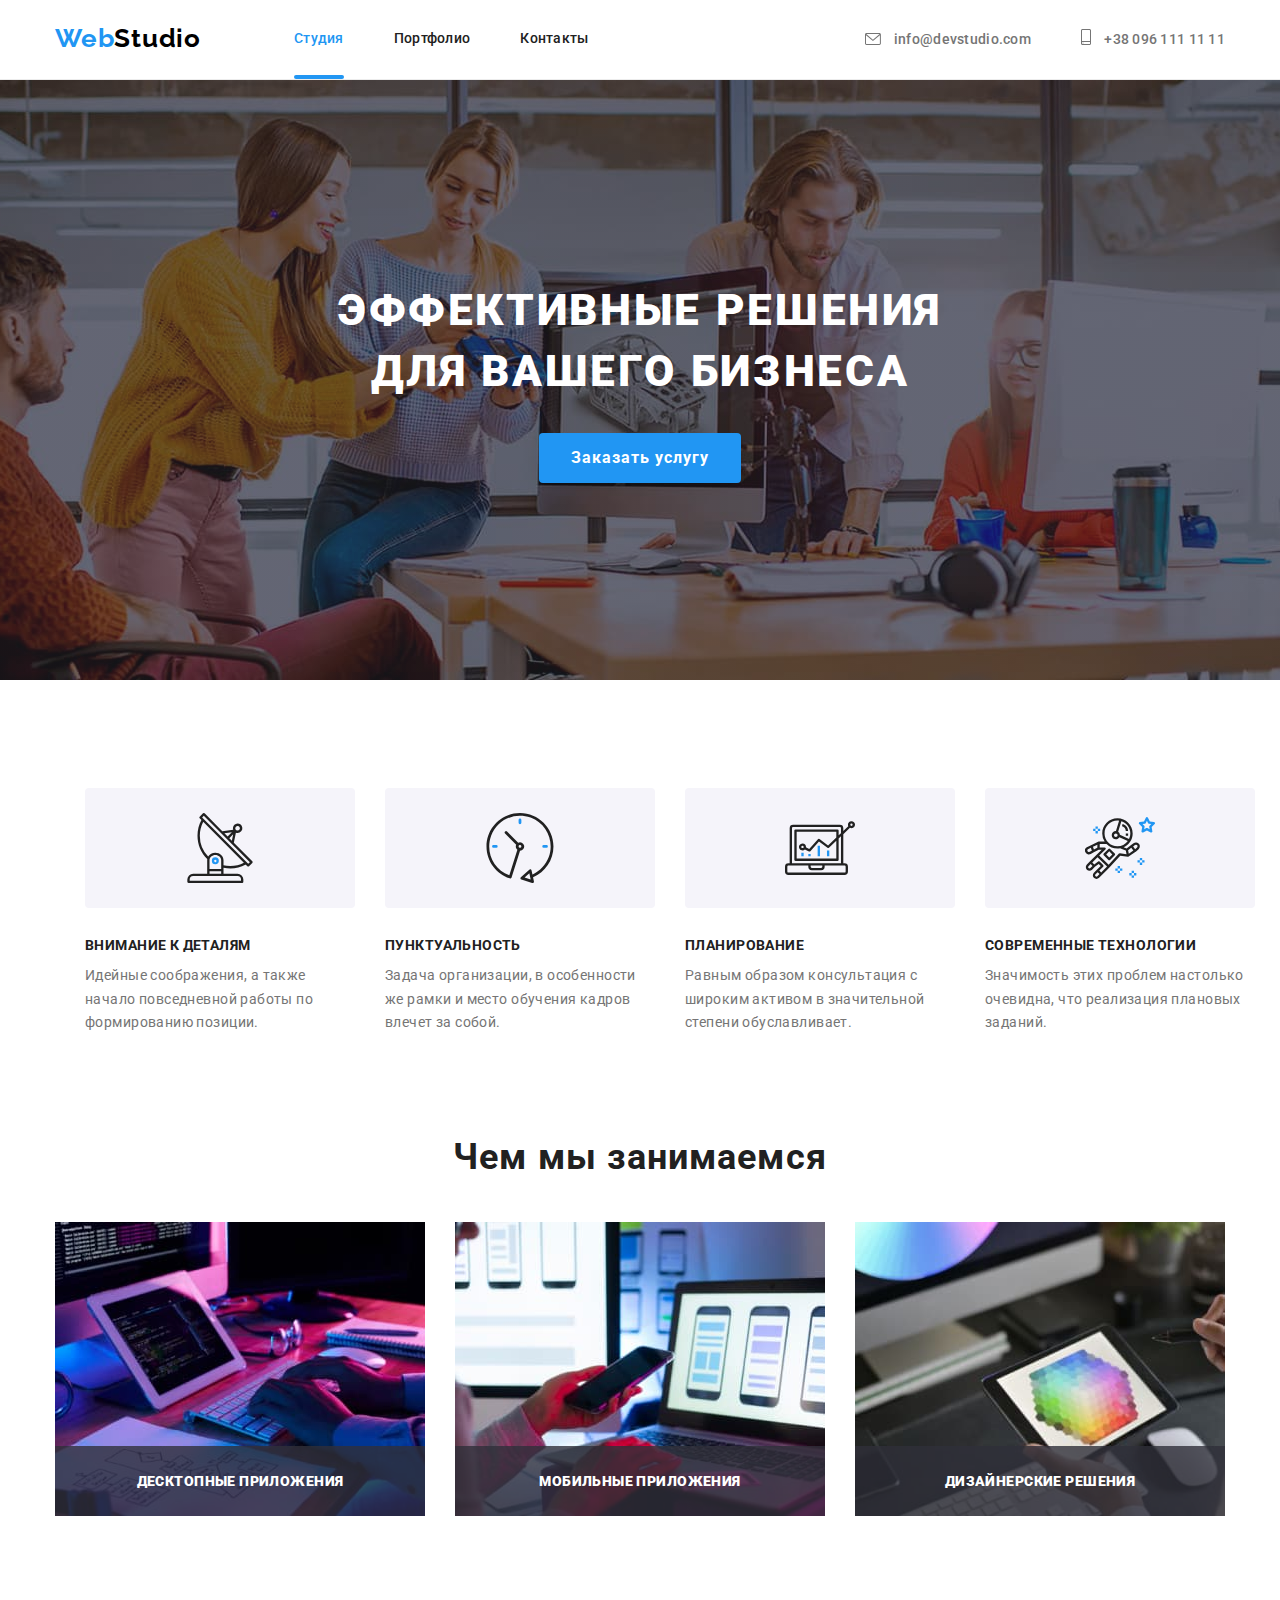
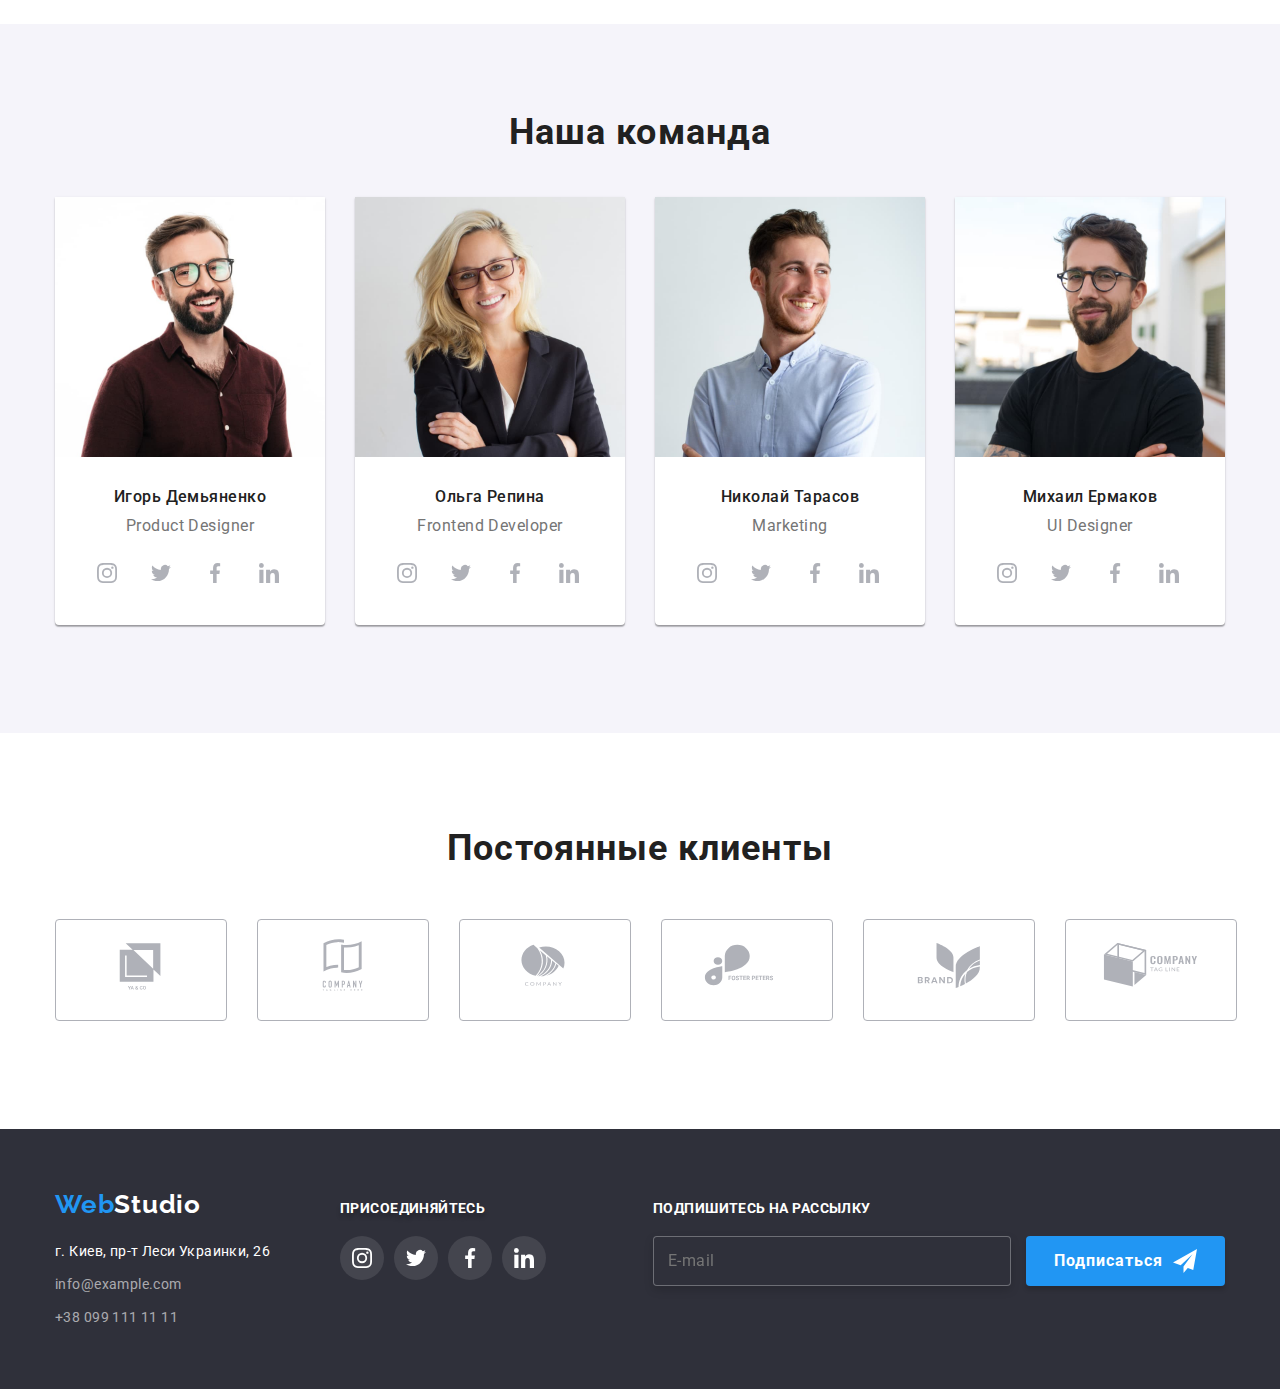
==== commit 63646f4a: "all classes has been changed in a proper BEM-like way" ====
--- a/index.html
+++ b/index.html
@@ -112,7 +112,7 @@
               <label class="modal__form-field modal__comment">
                 <span class="modal__form-name">Комментарий</span>
 
-                <textarea name="comment" rows="4" placeholder="Введите текст"></textarea>
+                <textarea name="modal__comment" rows="4" placeholder="Введите текст"></textarea>
               </label>
 
               <div class="modal__agreement">
@@ -144,47 +144,47 @@
         <div class="container">
           <h2 class="hidden-title">Особенности</h2>
           <ul class="list">
-            <li class="item">
-              <div class="bg">
+            <li class="features__item">
+              <div class="features__bg">
                 <svg class="icon-btn" width="70" height="70">
                   <use href="./img/index-images/icons.svg#antenna"></use>
                 </svg>
               </div>
-              <h3 class="features-title">Внимание к деталям</h3>
+              <h3 class="features__title">Внимание к деталям</h3>
               <p>
                 Идейные соображения, а также начало повседневной работы по формированию позиции.
               </p>
             </li>
 
-            <li class="item">
-              <div class="bg">
+            <li class="features__item">
+              <div class="features__bg">
                 <svg width="70" height="70">
                   <use href="./img/index-images/icons.svg#clock"></use>
                 </svg>
               </div>
-              <h3 class="features-title">Пунктуальность</h3>
+              <h3 class="features__title">Пунктуальность</h3>
               <p>
                 Задача организации, в особенности же рамки и место обучения кадров влечет за собой.
               </p>
             </li>
-            <li class="item">
-              <div class="bg">
+            <li class="features__item">
+              <div class="features__bg">
                 <svg width="70" height="70">
                   <use href="./img/index-images/icons.svg#diagram"></use>
                 </svg>
               </div>
-              <h3 class="features-title">Планирование</h3>
+              <h3 class="features__title">Планирование</h3>
               <p>
                 Равным образом консультация с широким активом в значительной степени обуславливает.
               </p>
             </li>
-            <li class="item">
-              <div class="bg">
+            <li class="features__item">
+              <div class="features__bg">
                 <svg width="70" height="70">
                   <use href="./img/index-images/icons.svg#astronaut"></use>
                 </svg>
               </div>
-              <h3 class="features-title">Современные технологии</h3>
+              <h3 class="features__title">Современные технологии</h3>
               <p>Значимость этих проблем настолько очевидна, что реализация плановых заданий.</p>
             </li>
           </ul>
@@ -193,24 +193,24 @@
       <!-- Чем мы занимаемся -->
       <section class="section projects">
         <div class="container">
-          <h2 class="projects-title">Чем мы занимаемся</h2>
+          <h2 class="projects__title">Чем мы занимаемся</h2>
           <ul class="list">
-            <li class="item">
-              <div class="project-img">
+            <li class="projects__item">
+              <div class="projects__img">
                 <img src="./img/index-images/keyboard.jpg" alt="клавиатура" width="370" />
-                <p class="project-info">Десктопные приложения</p>
-              </div>
-            </li>
-            <li class="item">
-              <div class="project-img">
+                <p class="projects__info">Десктопные приложения</p>
+              </div>
+            </li>
+            <li class="projects__item">
+              <div class="projects__img">
                 <img src="./img/index-images/laptop.jpg" alt="ноутбук" width="370" />
-                <p class="project-info">Мобильные приложения</p>
-              </div>
-            </li>
-            <li class="item">
-              <div class="project-img">
+                <p class="projects__info">Мобильные приложения</p>
+              </div>
+            </li>
+            <li class="projects__item">
+              <div class="projects__img">
                 <img src="./img/index-images/tablet.jpg" alt="планшет" width="370" />
-                <p class="project-info">Дизайнерские решения</p>
+                <p class="projects__info">Дизайнерские решения</p>
               </div>
             </li>
           </ul>
@@ -219,45 +219,45 @@
       <!-- Наша команда -->
       <section class="section team">
         <div class="container">
-          <h2 class="team-title">Наша команда</h2>
+          <h2 class="team__title">Наша команда</h2>
           <ul class="list">
-            <li class="team-item">
+            <li class="team__item">
               <img
-                class="img team-photo"
+                class="img"
                 src="./img/index-images/igor_demianenko.jpg"
                 alt="photo Игорь_Демьяненко"
                 width="270"
               />
               <div class="employee-info">
-                <h3 class="employee-title">Игорь Демьяненко</h3>
-                <p class="employee-position" lang="en">Product Designer</p>
-
-                <div class="social-links-list">
+                <h3 class="employee-info__title">Игорь Демьяненко</h3>
+                <p class="employee-info__position" lang="en">Product Designer</p>
+
+                <div class="employee-info__social-links-list">
                   <ul class="list">
-                    <li class="icon-link">
-                      <a class="social-links" href="">
-                        <svg class="link-item" width="20" height="20">
+                    <li class="employee-info__icon-link">
+                      <a class="employee-info__social-links" href="">
+                        <svg class="employee-info__link-item" width="20" height="20">
                           <use href="./img/index-images/icons.svg#instagram"></use>
                         </svg>
                       </a>
                     </li>
-                    <li class="icon-link">
-                      <a class="social-links" href="">
-                        <svg class="link-item" width="20" height="20">
+                    <li class="employee-info__icon-link">
+                      <a class="employee-info__social-links" href="">
+                        <svg class="employee-info__link-item" width="20" height="20">
                           <use href="./img/index-images/icons.svg#twitter"></use>
                         </svg>
                       </a>
                     </li>
-                    <li class="icon-link">
-                      <a class="social-links" href="">
-                        <svg class="link-item" width="20" height="20">
+                    <li class="employee-info__icon-link">
+                      <a class="employee-info__social-links" href="">
+                        <svg class="employee-info__link-item" width="20" height="20">
                           <use href="./img/index-images/icons.svg#facebook"></use>
                         </svg>
                       </a>
                     </li>
-                    <li class="icon-link">
-                      <a class="social-links" href="">
-                        <svg class="link-item" width="20" height="20">
+                    <li class="employee-info__icon-link">
+                      <a class="employee-info__social-links" href="">
+                        <svg class="employee-info__link-item" width="20" height="20">
                           <use href="./img/index-images/icons.svg#linkedin"></use>
                         </svg>
                       </a>
@@ -266,42 +266,42 @@
                 </div>
               </div>
             </li>
-            <li class="team-item">
+            <li class="team__item">
               <img
-                class="img team-photo"
+                class="img"
                 src="./img/index-images/olga_repina.jpg"
                 alt="photo Ольга_Репина"
                 width="270"
               />
               <div class="employee-info">
-                <h3 class="employee-title">Ольга Репина</h3>
-                <p class="employee-position" lang="en">Frontend Developer</p>
-                <div class="social-links-list">
+                <h3 class="employee-info__title">Ольга Репина</h3>
+                <p class="employee-info__position" lang="en">Frontend Developer</p>
+                <div class="employee-info__social-links-list">
                   <ul class="list">
-                    <li class="icon-link">
-                      <a class="social-links" href="">
-                        <svg class="link-item" width="20" height="20">
+                    <li class="employee-info__icon-link">
+                      <a class="employee-info__social-links" href="">
+                        <svg class="employee-info__link-item" width="20" height="20">
                           <use href="./img/index-images/icons.svg#instagram"></use>
                         </svg>
                       </a>
                     </li>
-                    <li class="icon-link">
-                      <a class="social-links" href="">
-                        <svg class="link-item" width="20" height="20">
+                    <li class="employee-info__icon-link">
+                      <a class="employee-info__social-links" href="">
+                        <svg class="employee-info__link-item" width="20" height="20">
                           <use href="./img/index-images/icons.svg#twitter"></use>
                         </svg>
                       </a>
                     </li>
-                    <li class="icon-link">
-                      <a class="social-links" href="">
-                        <svg class="link-item" width="20" height="20">
+                    <li class="employee-info__icon-link">
+                      <a class="employee-info__social-links" href="">
+                        <svg class="employee-info__link-item" width="20" height="20">
                           <use href="./img/index-images/icons.svg#facebook"></use>
                         </svg>
                       </a>
                     </li>
-                    <li class="icon-link">
-                      <a class="social-links" href="">
-                        <svg class="link-item" width="20" height="20">
+                    <li class="employee-info__icon-link">
+                      <a class="employee-info__social-links" href="">
+                        <svg class="employee-info__link-item" width="20" height="20">
                           <use href="./img/index-images/icons.svg#linkedin"></use>
                         </svg>
                       </a>
@@ -310,42 +310,42 @@
                 </div>
               </div>
             </li>
-            <li class="team-item">
+            <li class="team__item">
               <img
-                class="img team-photo"
+                class="img"
                 src="./img/index-images/nikolay_tarasov.jpg"
                 alt="photo Николай_Тарасов"
                 width="270"
               />
               <div class="employee-info">
-                <h3 class="employee-title">Николай Тарасов</h3>
-                <p class="employee-position" lang="en">Marketing</p>
-                <div class="social-links-list">
+                <h3 class="employee-info__title">Николай Тарасов</h3>
+                <p class="employee-info__position" lang="en">Marketing</p>
+                <div class="employee-info__social-links-list">
                   <ul class="list">
-                    <li class="icon-link">
-                      <a class="social-links" href="">
-                        <svg class="link-item" width="20" height="20">
+                    <li class="employee-info__icon-link">
+                      <a class="employee-info__social-links" href="">
+                        <svg class="employee-info__link-item" width="20" height="20">
                           <use href="./img/index-images/icons.svg#instagram"></use>
                         </svg>
                       </a>
                     </li>
-                    <li class="icon-link">
-                      <a class="social-links" href="">
-                        <svg class="link-item" width="20" height="20">
+                    <li class="employee-info__icon-link">
+                      <a class="employee-info__social-links" href="">
+                        <svg class="employee-info__link-item" width="20" height="20">
                           <use href="./img/index-images/icons.svg#twitter"></use>
                         </svg>
                       </a>
                     </li>
-                    <li class="icon-link">
-                      <a class="social-links" href="">
-                        <svg class="link-item" width="20" height="20">
+                    <li class="employee-info__icon-link">
+                      <a class="employee-info__social-links" href="">
+                        <svg class="employee-info__link-item" width="20" height="20">
                           <use href="./img/index-images/icons.svg#facebook"></use>
                         </svg>
                       </a>
                     </li>
-                    <li class="icon-link">
-                      <a class="social-links" href="">
-                        <svg class="link-item" width="20" height="20">
+                    <li class="employee-info__icon-link">
+                      <a class="employee-info__social-links" href="">
+                        <svg class="employee-info__link-item" width="20" height="20">
                           <use href="./img/index-images/icons.svg#linkedin"></use>
                         </svg>
                       </a>
@@ -354,42 +354,42 @@
                 </div>
               </div>
             </li>
-            <li class="team-item">
+            <li class="team__item">
               <img
-                class="img team-photo"
+                class="img"
                 src="./img/index-images/mihail_ermakov.jpg"
                 alt="photo Михаил_Ермаков"
                 width="270"
               />
               <div class="employee-info">
-                <h3 class="employee-title">Михаил Ермаков</h3>
-                <p class="employee-position" lang="en">UI Designer</p>
-                <div class="social-links-list">
+                <h3 class="employee-info__title">Михаил Ермаков</h3>
+                <p class="employee-info__position" lang="en">UI Designer</p>
+                <div class="employee-info__social-links-list">
                   <ul class="list">
-                    <li class="icon-link">
-                      <a class="social-links" href="">
-                        <svg class="link-item" width="20" height="20">
+                    <li class="employee-info__icon-link">
+                      <a class="employee-info__social-links" href="">
+                        <svg class="employee-info__link-item" width="20" height="20">
                           <use href="./img/index-images/icons.svg#instagram"></use>
                         </svg>
                       </a>
                     </li>
-                    <li class="icon-link">
-                      <a class="social-links" href="">
-                        <svg class="link-item" width="20" height="20">
+                    <li class="employee-info__icon-link">
+                      <a class="employee-info__social-links" href="">
+                        <svg class="employee-info__link-item" width="20" height="20">
                           <use href="./img/index-images/icons.svg#twitter"></use>
                         </svg>
                       </a>
                     </li>
-                    <li class="icon-link">
-                      <a class="social-links" href="">
-                        <svg class="link-item" width="20" height="20">
+                    <li class="employee-info__icon-link">
+                      <a class="employee-info__social-links" href="">
+                        <svg class="employee-info__link-item" width="20" height="20">
                           <use href="./img/index-images/icons.svg#facebook"></use>
                         </svg>
                       </a>
                     </li>
-                    <li class="icon-link">
-                      <a class="social-links" href="">
-                        <svg class="link-item" width="20" height="20">
+                    <li class="employee-info__icon-link">
+                      <a class="employee-info__social-links" href="">
+                        <svg class="employee-info__link-item" width="20" height="20">
                           <use href="./img/index-images/icons.svg#linkedin"></use>
                         </svg>
                       </a>
@@ -405,7 +405,7 @@
       <section class="section">
         <div class="container">
           <h2 class="our-clients">Постоянные клиенты</h2>
-          <ul class="clients-list list">
+          <ul class="list">
             <li class="clients-item">
               <a class="clients-link" href=""
                 ><svg class="clients-icon" width="106" height="60">
@@ -455,27 +455,31 @@
     <!--Футер  -->
     <footer class="footer">
       <div class="container">
-        <div class="address">
-          <a class="link logo-link" href="./index.html"
-            ><span class="logo-web">Web</span><span class="logo-studio-footer">Studio</span>
+        <div class="footer__address">
+          <a class="link footer-address__logo-link" href="./index.html"
+            >Web<span class="footer-address__logo-link--studio">Studio</span>
           </a>
 
           <address>
             <ul class="list-address">
-              <li class="address-item">
+              <li class="footer__address-item">
                 <a
-                  class="link footer-address"
+                  class="link footer__address-link"
                   href="https://www.google.com/maps/d/u/0/viewer?msa=0&mid=10uSM3H-mIU3GznYo2szRIEphczw&ll=50.42732700000001%2C30.538092&z=17"
                   target="_blank"
                   rel="noopener noreferrer"
                   >г. Киев, пр-т Леси Украинки, 26</a
                 >
               </li>
-              <li class="address-item">
-                <a class="link footer-contacts" href="mailto:info@example.com">info@example.com</a>
+              <li class="footer__address-item">
+                <a class="link footer__address-contacts" href="mailto:info@example.com"
+                  >info@example.com</a
+                >
               </li>
-              <li class="address-item">
-                <a class="link footer-contacts" href="tel:+380991111111">+38 099 111 11 11</a>
+              <li class="footer__address-item">
+                <a class="link footer__address-contacts" href="tel:+380991111111"
+                  >+38 099 111 11 11</a
+                >
               </li>
             </ul>
           </address>
@@ -483,30 +487,30 @@
         <div class="join-us">
           <h2>присоединяйтесь</h2>
           <ul class="list">
-            <li class="footer-links-list">
-              <a class="footer-links" href="">
-                <svg class="footer-item" width="20" height="20">
+            <li class="join-us__links-list">
+              <a class="join-us__links" href="">
+                <svg class="join-us__item" width="20" height="20">
                   <use href="./img/index-images/icons.svg#instagram-wite"></use>
                 </svg>
               </a>
             </li>
-            <li class="footer-links-list">
-              <a class="footer-links" href="">
-                <svg class="footer-item" width="20" height="20">
+            <li class="join-us__links-list">
+              <a class="join-us__links" href="">
+                <svg class="join-us__item" width="20" height="20">
                   <use href="./img/index-images/icons.svg#twitter-wite"></use>
                 </svg>
               </a>
             </li>
-            <li class="footer-links-list">
-              <a class="footer-links" href="">
-                <svg class="footer-item" width="20" height="20">
+            <li class="join-us__links-list">
+              <a class="join-us__links" href="">
+                <svg class="join-us__item" width="20" height="20">
                   <use href="./img/index-images/icons.svg#facebook-wite"></use>
                 </svg>
               </a>
             </li>
-            <li class="footer-links-list">
-              <a class="footer-links" href="">
-                <svg class="footer-item" width="20" height="20">
+            <li class="join-us__links-list">
+              <a class="join-us__links" href="">
+                <svg class="join-us__item" width="20" height="20">
                   <use href="./img/index-images/icons.svg#linkedin-wite"></use>
                 </svg>
               </a>
--- a/css/styles.css
+++ b/css/styles.css
@@ -71,10 +71,10 @@
 }
 
 .link,
-.projects-list {
+.portfolio-projects-list {
   text-decoration: none;
 }
-.project-items {
+.portfolio-projects-list__items {
   display: inline-block;
 }
 
@@ -107,7 +107,8 @@
   margin-left: 50px;
 }
 .navigation__web,
-.navigation__studio {
+.navigation__studio,
+.footer-address__logo-link {
   color: var(--accent-color);
 
   font-family: 'Raleway', sans-serif;
@@ -448,7 +449,7 @@
   box-shadow: 0px 4px 4px rgba(0, 0, 0, 0.15);
   display: inline-block;
 }
-.hero-button:hover {
+.hero__button:hover {
   background-color: var(--button-hover-color);
 }
 
@@ -473,7 +474,7 @@
 .features .list {
   padding: 0;
 }
-.features.item {
+.features.features__item {
   width: 270px;
 }
 .features p {
@@ -481,7 +482,7 @@
   margin-top: 0;
 }
 
-.features-title {
+.features__title {
   color: var(--title-color);
 
   font-weight: 700;
@@ -493,11 +494,12 @@
   margin-top: 0;
 }
 
-.item:not(:first-child) {
+.features__item,
+.projects__item:not(:first-child) {
   margin-left: 30px;
 }
 
-.bg {
+.features__bg {
   display: flex;
   background-color: var(--team-background-color);
   width: 270px;
@@ -510,8 +512,8 @@
 
 /* Чем мы занимаемся */
 
-.projects-title,
-.team-title {
+.projects__title,
+.team__title {
   color: var(--title-color);
 
   font-weight: 700;
@@ -526,11 +528,11 @@
 .projects .list {
   flex-wrap: wrap;
 }
-.project-img {
+.projects__img {
   position: relative;
   line-height: 0;
 }
-.project-info {
+.projects__info {
   position: absolute;
   bottom: 0;
   left: 0;
@@ -556,7 +558,10 @@
 .team {
   background-color: var(--team-background-color);
 }
-.employee-title {
+.employee-info {
+  padding: 30px;
+}
+.employee-info__title {
   color: var(--title-color);
 
   font-weight: 500;
@@ -567,13 +572,8 @@
   margin-bottom: 10px;
   margin-top: 0;
 }
-.employee-info {
-  padding: 30px;
-}
-/* .team-photo {
-  padding-bottom: 30px;
-} */
-.employee-position {
+
+.employee-info__position {
   font-size: 16px;
   line-height: 1.2;
   text-align: center;
@@ -581,32 +581,26 @@
   margin-top: 0;
   margin-bottom: 0;
 }
-.team-item {
+.team__item {
   background-color: var(--wite-color);
   box-shadow: 0px 1px 3px rgba(0, 0, 0, 0.12), 0px 1px 1px rgba(0, 0, 0, 0.14),
     0px 2px 1px rgba(0, 0, 0, 0.2);
   border-radius: 0px 0px 4px 4px;
 }
-.team-item:not(:first-child) {
+.team__item:not(:first-child) {
   margin-left: 30px;
 }
-.team-item p {
+.team__item p {
   margin-bottom: 16px;
 }
-.emploee-links {
-  padding-left: 32px;
-  padding-right: 32px;
-  padding-bottom: 30px;
-  justify-content: center;
-}
-
-.link-item {
+
+.employee-info__link-item {
   display: flex;
   justify-content: center;
   text-align: center;
   fill: var(--icon-color);
 }
-.social-links {
+.employee-info__social-links {
   display: flex;
   width: 44px;
   height: 44px;
@@ -617,15 +611,15 @@
   transition: background-color 250ms var(--animation-style);
 }
 
-.social-links:hover,
-.social-links:focus {
+.employee-info__social-links:hover,
+.employee-info__social-links:focus {
   background-color: var(--accent-color);
 }
-.social-links:hover .link-item,
-.social-links:focus .link-item {
+.employee-info__social-links:hover .employee-info__link-item,
+.employee-info__social-links:focus .employee-info__link-item {
   fill: var(--wite-color);
 }
-.icon-link:not(:last-child) {
+.employee-info__icon-link:not(:last-child) {
   margin-right: 10px;
 }
 /* Clients */
@@ -672,18 +666,18 @@
   display: flex;
   align-items: baseline;
 }
-
-.footer .logo-link {
+.footer__address {
+  flex-direction: column;
+  display: flex;
+}
+.footer .footer-address__logo-link {
   margin-bottom: 20px;
 }
-.address {
-  flex-direction: column;
-  display: flex;
-}
+
 .address .list {
   padding-left: 0;
 }
-.logo-studio-footer {
+.footer-address__logo-link--studio {
   color: var(--wite-color);
 
   font-family: 'Raleway', sans-serif;
@@ -699,10 +693,10 @@
   margin: 0;
   margin-top: 0;
 }
-.address-item:not(:last-child) {
+.footer__address-item:not(:last-child) {
   margin-bottom: 9px;
 }
-.footer-address {
+.footer__address-link {
   color: var(--wite-color);
 
   font-style: normal;
@@ -712,7 +706,7 @@
 
   letter-spacing: 0.03em;
 }
-.footer-contacts {
+.footer__address-contacts {
   color: var(--footer-contacts-color);
 
   font-style: normal;
@@ -745,12 +739,8 @@
   color: var(--wite-color);
   margin-bottom: 20px;
 }
-.footer-item {
-  display: flex;
-  justify-content: center;
-  align-items: center;
-}
-.footer-links {
+
+.join-us__links {
   display: inline-block;
   display: flex;
   justify-content: center;
@@ -761,14 +751,21 @@
   border-radius: 50%;
   transition: background-color 250ms var(--animation-style);
 }
-.footer-links-list:not(:last-child) {
+.join-us__links-list:not(:last-child) {
   margin-right: 10px;
 }
 
-.footer-links:hover,
-.footer-links:focus {
+.join-us__links:hover,
+.join-us__links:focus {
   background-color: var(--accent-color);
 }
+.join-us__item {
+  display: flex;
+  justify-content: center;
+  align-items: center;
+}
+
+/* Subscribe */
 .subscribe {
   margin-left: auto;
 }
@@ -834,16 +831,13 @@
 
 /*  Portfolio.html */
 /* Кнопки Portfolio */
-.list-buttons {
+.portfolio-buttons-list {
   justify-content: center;
   margin-right: 8px;
   margin-bottom: 50px;
 }
-/* .buttons {
-  margin-bottom: 50px;
-} */
-
-.portfolio-button {
+
+.portfolio-buttons-list__button {
   background: var(--team-background-color);
   border-radius: 4px;
   border: 0;
@@ -862,15 +856,18 @@
   transition: background-color 250ms var(--animation-style), color 250ms var(--animation-style);
 }
 
-.portfolio-button:hover,
-.portfolio-button:focus {
+.portfolio-buttons-list__button:hover,
+.portfolio-buttons-list__button:focus {
   background-color: var(--accent-color);
   color: var(--wite-color);
   box-shadow: 0px 3px 1px rgba(0, 0, 0, 0.1), 0px 1px 2px rgba(0, 0, 0, 0.08),
     0px 2px 2px rgba(0, 0, 0, 0.12);
   transition: box-shadow 250ms var(--animation-style);
 }
-.portfolio-projects-title {
+.portfolio-projects-list {
+  flex-wrap: wrap;
+}
+.portfolio-projects-list__title {
   color: var(--title-color);
 
   font-family: inherit;
@@ -880,7 +877,7 @@
   text-align: left;
   letter-spacing: 0.06em;
 }
-.portfolio-description {
+.portfolio-projects-list__description {
   color: var(--main-text-color);
 
   font-style: normal;
@@ -890,25 +887,22 @@
   text-align: left;
   letter-spacing: 0.03em;
 }
-.project-items a img {
+.portfolio-projects-list__items a img {
   display: block;
   max-width: 100%;
   height: auto;
 }
 
-.projects-list {
-  flex-wrap: wrap;
-}
-.project-items {
+.portfolio-projects-list__items {
   margin-right: 30px;
   margin-bottom: 30px;
 }
-.portfolio-img {
+.portfolio-projects-list__img {
   position: relative;
   overflow: hidden;
 }
 
-.portfolio-img::before {
+.portfolio-projects-list__img::before {
   display: inline-block;
   content: '';
   position: absolute;
@@ -921,7 +915,7 @@
   transform: translateY(101%);
   transition: transform 250ms var(--animation-style);
 }
-.portfolio-img p {
+.portfolio-projects-list__img p {
   position: absolute;
   top: 0;
   left: 0;
@@ -939,43 +933,43 @@
   padding: 63px 24px;
   transition: transform 250ms var(--animation-style);
 }
-.project-items .link:hover ::before {
+.portfolio-projects-list__items .link:hover ::before {
   transform: translateY(0);
 }
-.project-items .link:hover .portfolio-img p {
+.portfolio-projects-list__items .link:hover .portfolio-projects-list__img p {
   transform: translateY(0);
 }
 
-.project-items .link:hover,
-.project-items .link:focus {
+.portfolio-projects-list__items .link:hover,
+.portfolio-projects-list__items .link:focus {
   box-shadow: 0px 1px 1px rgba(0, 0, 0, 0.12), 0px 4px 4px rgba(0, 0, 0, 0.06),
     1px 4px 6px rgba(0, 0, 0, 0.16);
   transition: box-shadow 250ms var(--animation-style);
 }
 
-.project-items:nth-child(3n) {
+.portfolio-projects-list__items:nth-child(3n) {
   margin-right: 0;
 }
-.project-items:nth-last-child(-n + 3) {
+.portfolio-projects-list__items:nth-last-child(-n + 3) {
   margin-bottom: 0;
 }
 
-.project-items .link {
+.portfolio-projects-list__items .link {
   background-color: var(--wite-color);
   text-align: center;
 }
 
-.project-items .card-desc {
+.portfolio-projects-list__items .portfolio-projects-list__card {
   border-bottom: 1px solid #e5e5e5;
   border-left: 1px solid #e5e5e5;
   border-right: 1px solid #e5e5e5;
 }
 
-.card-desc {
+.portfolio-projects-list__card {
   padding-top: 20px;
   padding-left: 24px;
   padding-bottom: 20px;
 }
-.portfolio-projects-title {
+.portfolio-projects-list__title {
   margin-bottom: 4px;
 }
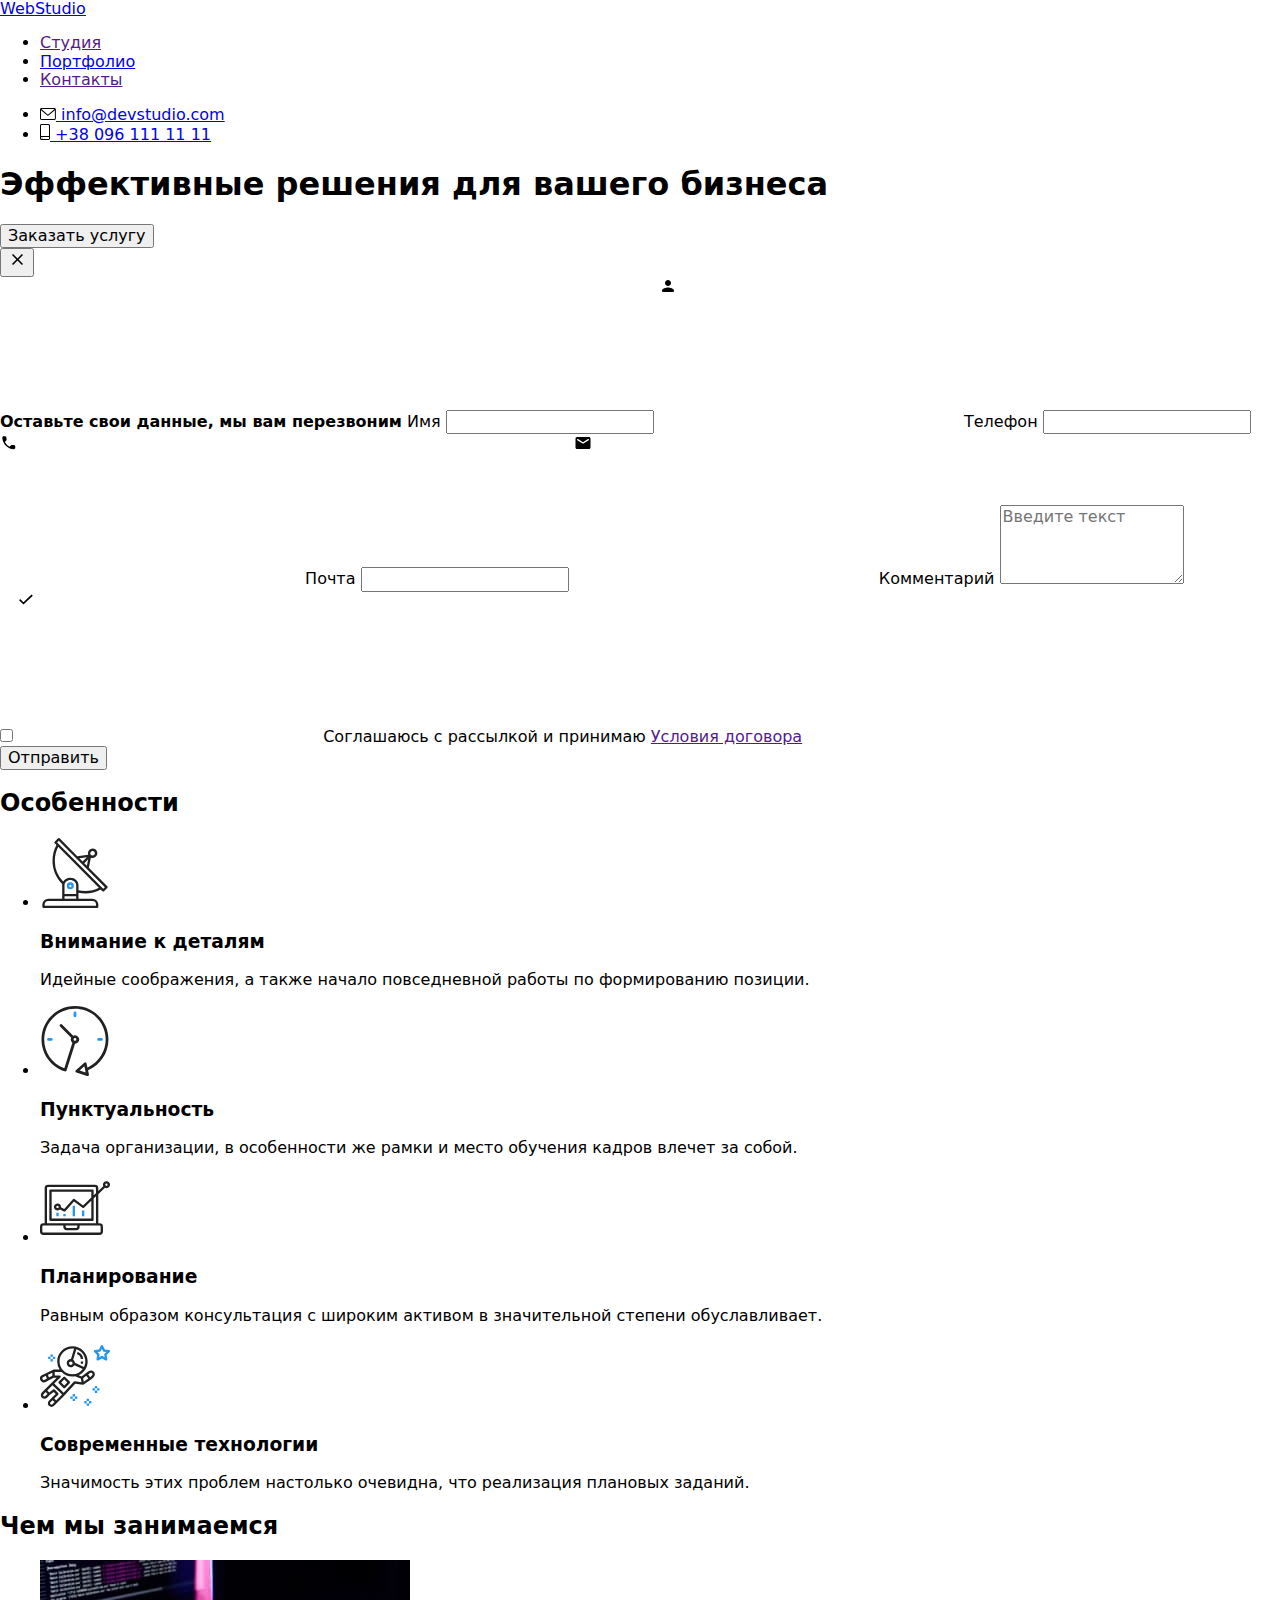
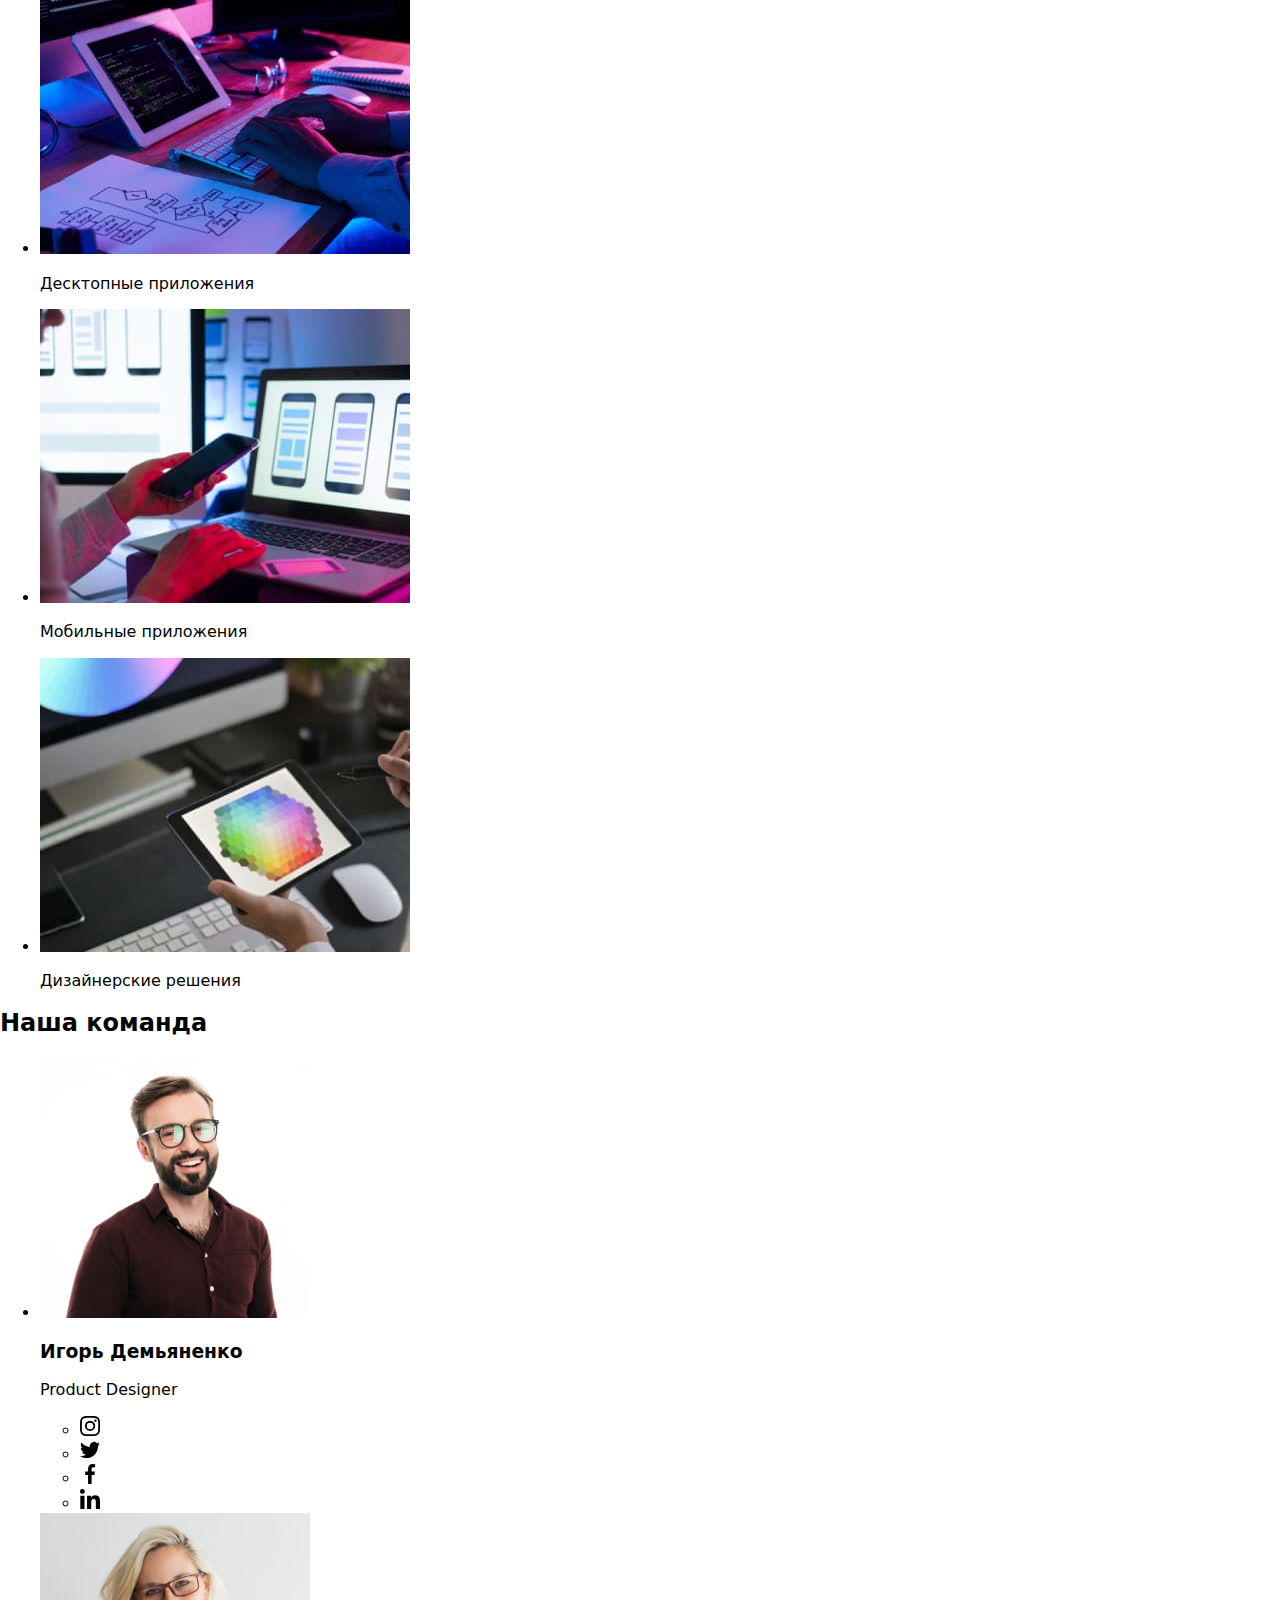
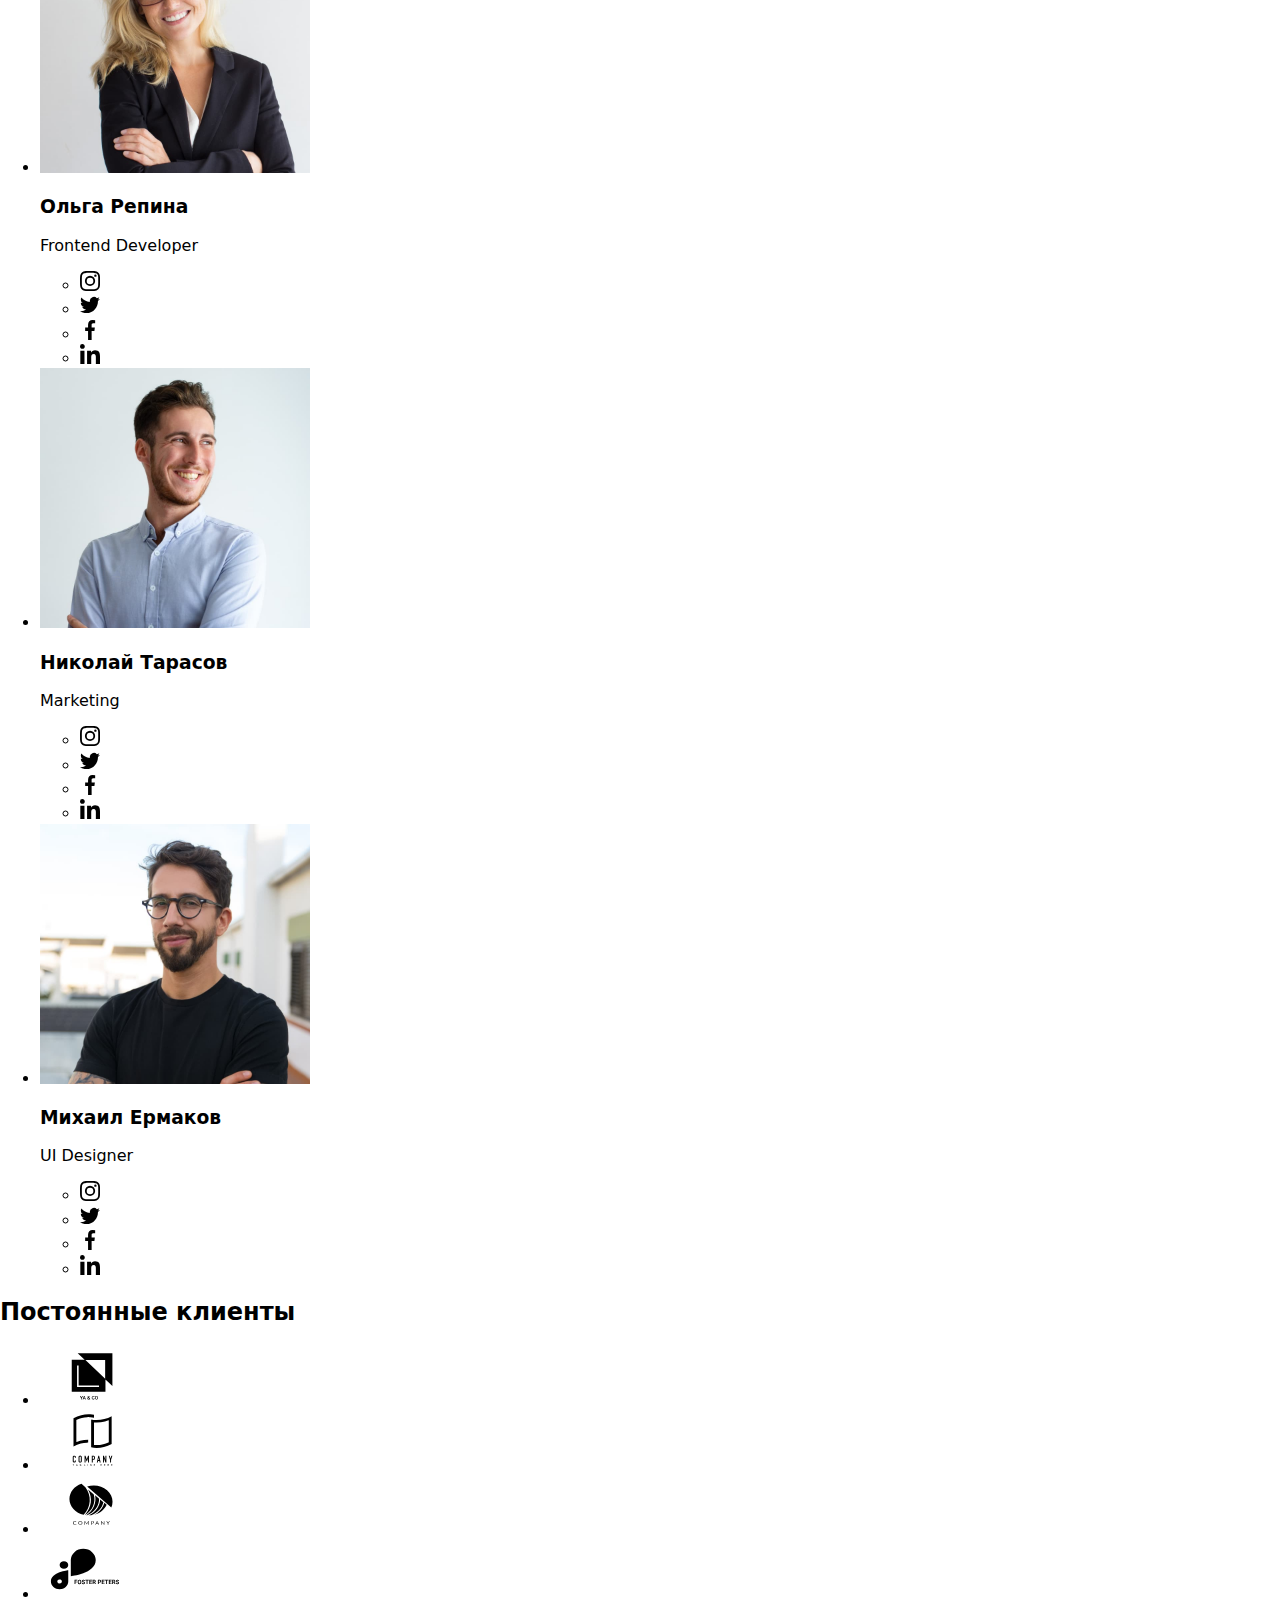
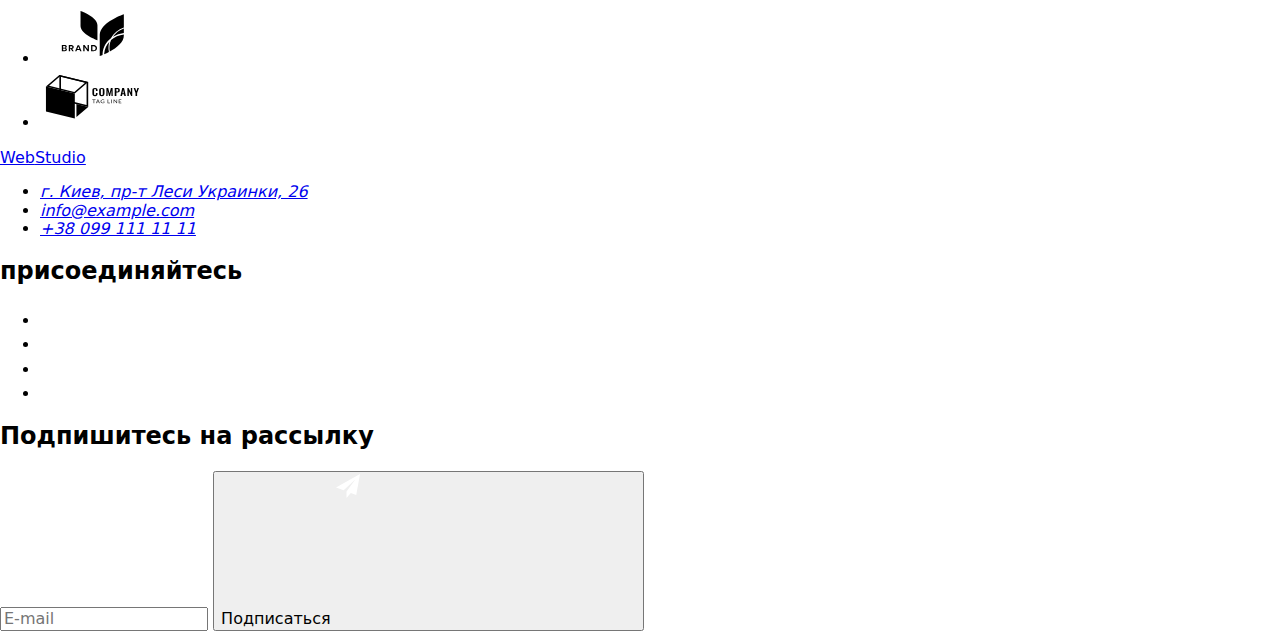
==== commit b7b62952: "main sass edits have been added" ====
--- a/index.html
+++ b/index.html
@@ -16,7 +16,7 @@
       rel="stylesheet"
       href="https://cdnjs.cloudflare.com/ajax/libs/modern-normalize/1.1.0/modern-normalize.min.css"
     />
-    <link rel="stylesheet" href="./css/styles.css" />
+    <link rel="stylesheet" href="./css/main.min.css" />
   </head>
   <body>
     <!-- Хедер -->
--- a/css/main.min.css
+++ b/css/main.min.css
@@ -0,0 +1 @@
+/* No CSS *//*# sourceMappingURL=main.min.css.map */